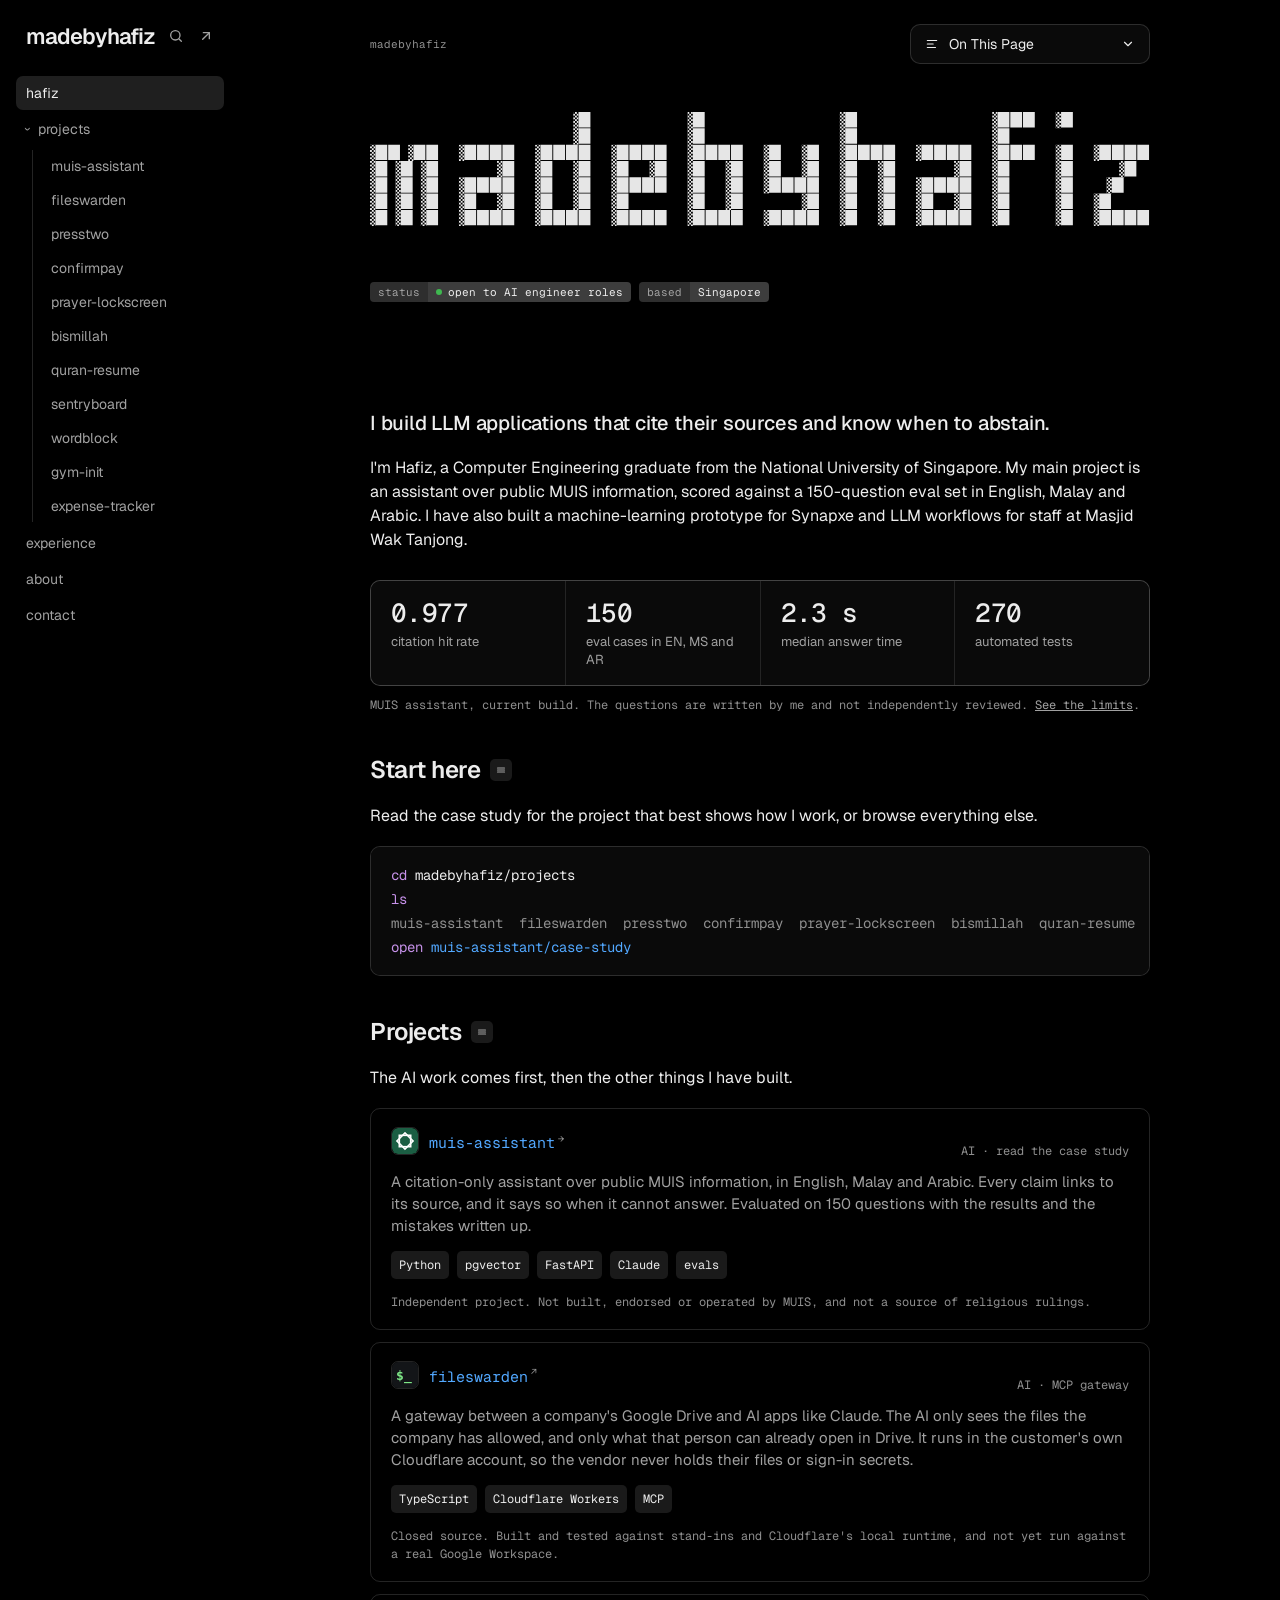
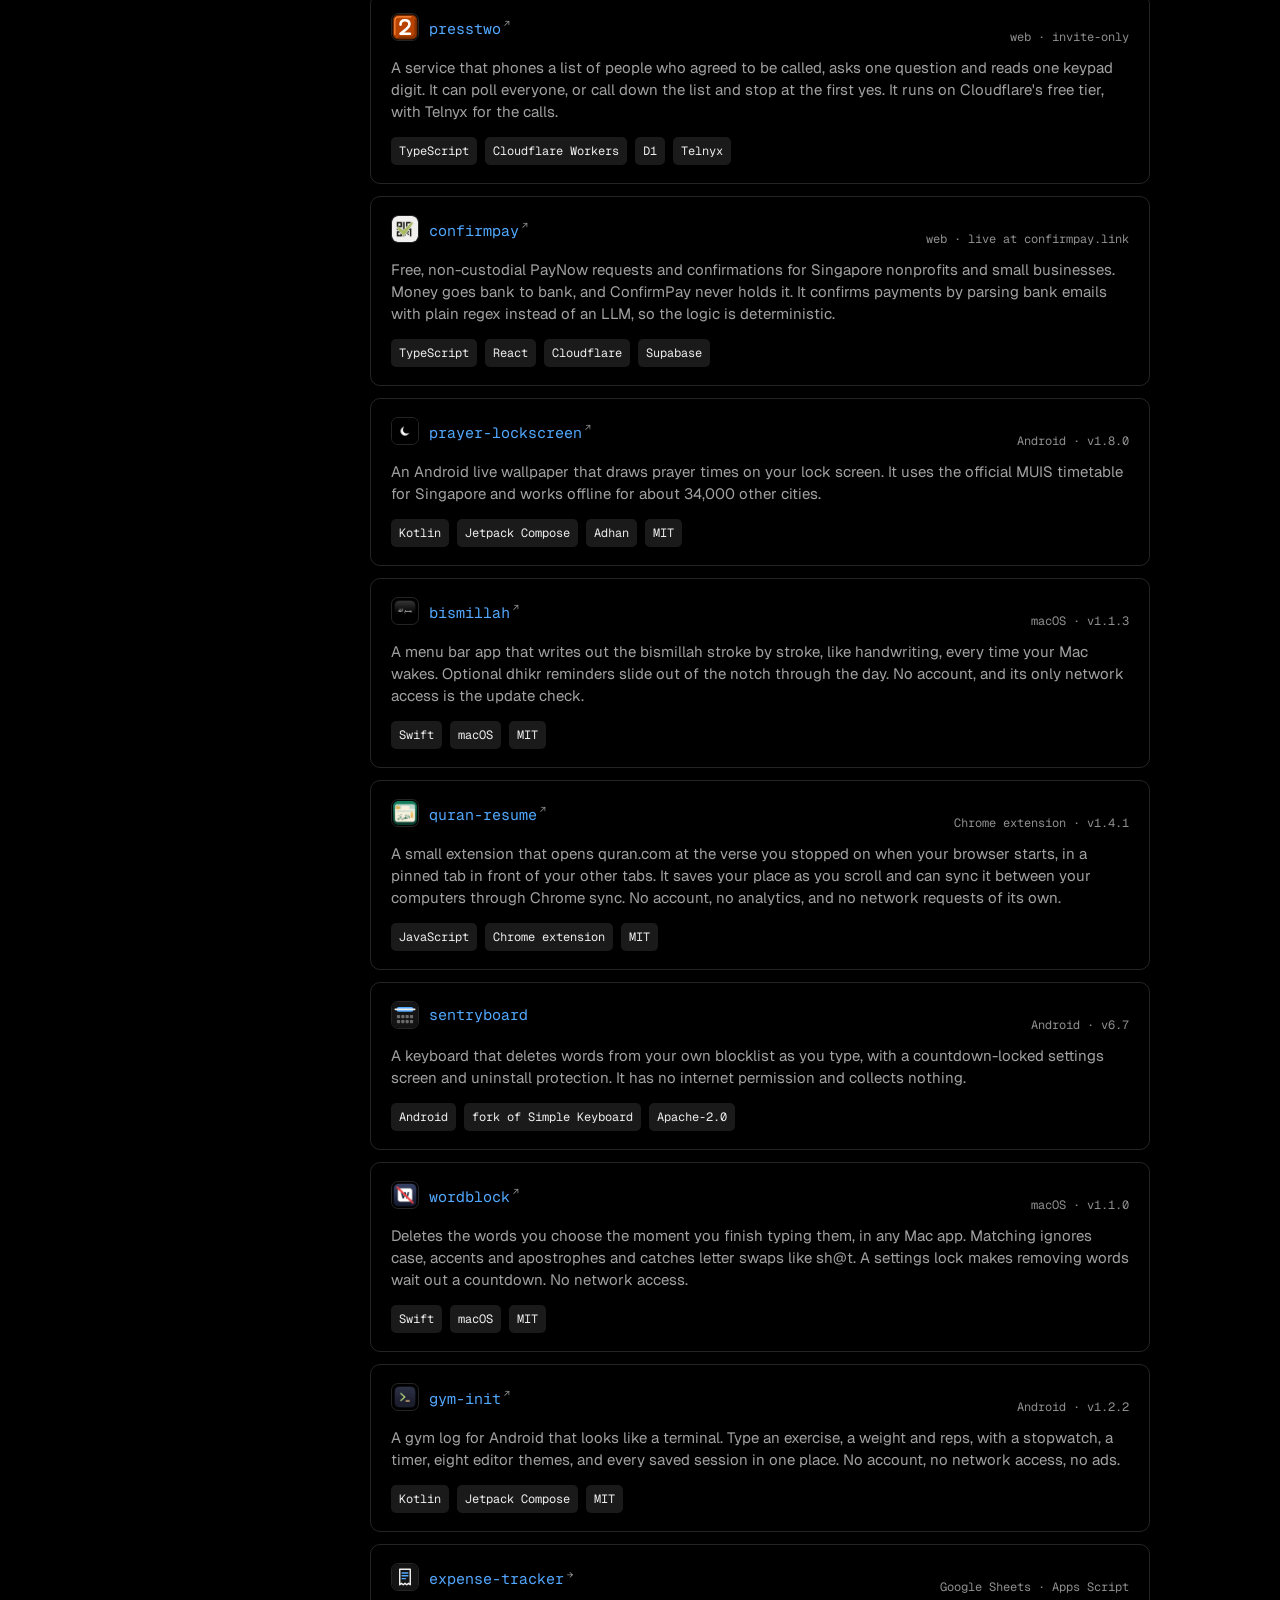
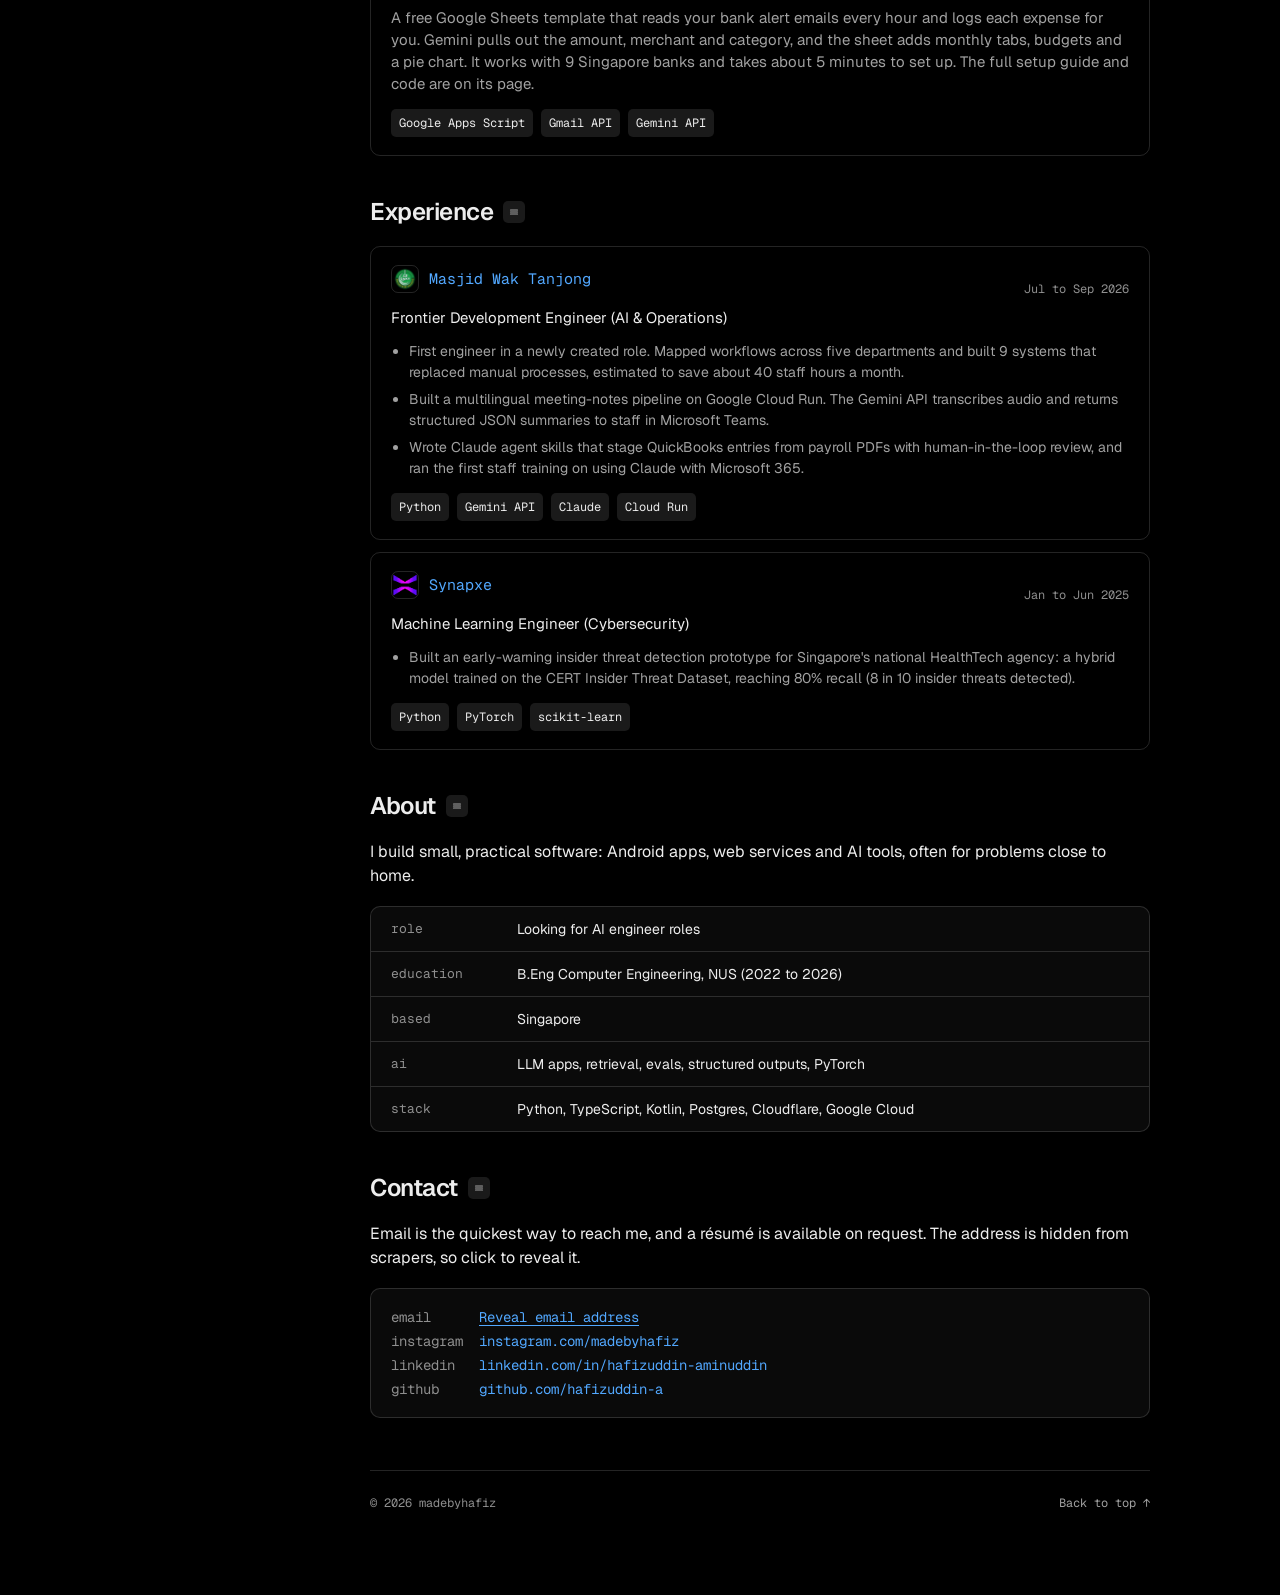
==== index.html @ 3a9f9852 "Reorder projects and add quran-resume" ====
<!doctype html>
<html lang="en">
<head>
<meta charset="utf-8">
<meta name="viewport" content="width=device-width, initial-scale=1">
<title>madebyhafiz · AI engineer in Singapore</title>
<meta name="description" content="Hafiz builds LLM applications that cite their sources and know when to abstain. Projects, experience and a case study of the MUIS assistant, scored on a 150-question eval set.">
<meta name="theme-color" content="#000000">
<link rel="canonical" href="https://hafiz.is-a.dev/">
<meta property="og:title" content="madebyhafiz · AI engineer in Singapore">
<meta property="og:description" content="I build LLM applications that cite their sources and know when to abstain.">
<meta property="og:type" content="website">
<meta property="og:url" content="https://hafiz.is-a.dev/">
<meta property="og:image" content="https://hafiz.is-a.dev/og.png">
<meta property="og:image:width" content="1200">
<meta property="og:image:height" content="630">
<meta name="twitter:card" content="summary_large_image">
<link rel="icon" href="favicon.svg" type="image/svg+xml">
<link rel="preconnect" href="https://fonts.googleapis.com">
<link rel="preconnect" href="https://fonts.gstatic.com" crossorigin>
<link rel="stylesheet" href="https://fonts.googleapis.com/css2?family=Geist:wght@400;500;600&family=Geist+Mono:wght@400;500&display=swap">
<link rel="stylesheet" href="styles.css">
</head>
<body id="top">
<a class="skip" href="#content">Skip to content</a>
<div class="shell">

  <aside class="sidebar">
    <div class="brand-row">
      <a class="brand" href="#top">madebyhafiz</a>
      <div class="tools">
        <a href="#projects" aria-label="Browse projects">
          <svg width="16" height="16" viewBox="0 0 24 24" fill="none" stroke="currentColor" stroke-width="2" stroke-linecap="round" stroke-linejoin="round" aria-hidden="true"><circle cx="11" cy="11" r="7"/><path d="m20 20-3.5-3.5"/></svg>
        </a>
        <a href="#contact" aria-label="Get in touch">
          <svg width="16" height="16" viewBox="0 0 24 24" fill="none" stroke="currentColor" stroke-width="2" stroke-linecap="round" stroke-linejoin="round" aria-hidden="true"><path d="M7 17 17 7"/><path d="M8 7h9v9"/></svg>
        </a>
      </div>
    </div>

    <nav class="nav" aria-label="Site">
      <a href="#top" aria-current="page">hafiz</a>
      <a href="#projects"><span class="caret" aria-hidden="true">›</span>projects</a>
      <div class="sub">
        <a href="muis-assistant.html">muis-assistant</a>
        <a href="#fileswarden">fileswarden</a>
        <a href="#presstwo">presstwo</a>
        <a href="#confirmpay">confirmpay</a>
        <a href="#prayer-lockscreen">prayer-lockscreen</a>
        <a href="#bismillah">bismillah</a>
        <a href="#quran-resume">quran-resume</a>
        <a href="#sentryboard">sentryboard</a>
        <a href="#wordblock">wordblock</a>
        <a href="#gym-init">gym-init</a>
        <a href="expense-tracker.html">expense-tracker</a>
      </div>
      <a href="#experience">experience</a>
      <a href="#about">about</a>
      <a href="#contact">contact</a>
    </nav>
  </aside>

  <main class="main" id="content">
    <div class="col">

      <div class="topbar">
        <span class="crumb">madebyhafiz</span>
        <details class="toc">
          <summary>
            <span>
              <svg width="14" height="14" viewBox="0 0 24 24" fill="none" stroke="currentColor" stroke-width="2" stroke-linecap="round" aria-hidden="true"><path d="M4 6h16M4 12h10M4 18h14"/></svg>
              On This Page
            </span>
            <svg width="14" height="14" viewBox="0 0 24 24" fill="none" stroke="currentColor" stroke-width="2" stroke-linecap="round" stroke-linejoin="round" aria-hidden="true"><path d="m6 9 6 6 6-6"/></svg>
          </summary>
          <div class="toc-menu">
            <a href="#start">Start here</a>
            <a href="#projects">Projects</a>
            <a href="#experience">Experience</a>
            <a href="#about">About</a>
            <a href="#contact">Contact</a>
          </div>
        </details>
      </div>

      <h1 class="visually-hidden">madebyhafiz</h1>
      <svg class="logo" role="img" aria-label="madebyhafiz" viewBox="-6 0 860 126">
        <defs>
          <pattern id="dither" class="logo-dither" width="4" height="4" patternUnits="userSpaceOnUse"><rect width="2" height="2"/><rect x="2" y="2" width="2" height="2"/></pattern>
        </defs>
        <path fill="url(#dither)" d="M218 0h6v18h-6zM344 0h6v18h-6zM512 0h6v18h-6zM680 0h6v18h-6zM750 0h6v18h-6zM218 18h6v18h-6zM344 18h6v18h-6zM512 18h6v18h-6zM680 18h6v18h-6zM-6 36h6v18h-6zM36 36h6v18h-6zM92 36h6v18h-6zM176 36h6v18h-6zM260 36h6v18h-6zM344 36h6v18h-6zM428 36h6v18h-6zM470 36h6v18h-6zM512 36h6v18h-6zM596 36h6v18h-6zM680 36h6v18h-6zM750 36h6v18h-6zM792 36h6v18h-6zM-6 54h6v18h-6zM22 54h6v18h-6zM50 54h6v18h-6zM134 54h6v18h-6zM176 54h6v18h-6zM218 54h6v18h-6zM260 54h6v18h-6zM302 54h6v18h-6zM344 54h6v18h-6zM386 54h6v18h-6zM428 54h6v18h-6zM470 54h6v18h-6zM512 54h6v18h-6zM554 54h6v18h-6zM638 54h6v18h-6zM680 54h6v18h-6zM750 54h6v18h-6zM820 54h6v18h-6zM-6 72h6v18h-6zM22 72h6v18h-6zM50 72h6v18h-6zM92 72h6v18h-6zM176 72h6v18h-6zM218 72h6v18h-6zM260 72h6v18h-6zM344 72h6v18h-6zM386 72h6v18h-6zM428 72h6v18h-6zM512 72h6v18h-6zM554 72h6v18h-6zM596 72h6v18h-6zM680 72h6v18h-6zM750 72h6v18h-6zM806 72h6v18h-6zM-6 90h6v18h-6zM22 90h6v18h-6zM50 90h6v18h-6zM92 90h6v18h-6zM134 90h6v18h-6zM176 90h6v18h-6zM218 90h6v18h-6zM260 90h6v18h-6zM344 90h6v18h-6zM386 90h6v18h-6zM470 90h6v18h-6zM512 90h6v18h-6zM554 90h6v18h-6zM596 90h6v18h-6zM638 90h6v18h-6zM680 90h6v18h-6zM750 90h6v18h-6zM792 90h6v18h-6zM-6 108h6v18h-6zM22 108h6v18h-6zM50 108h6v18h-6zM92 108h6v18h-6zM176 108h6v18h-6zM260 108h6v18h-6zM344 108h6v18h-6zM428 108h6v18h-6zM512 108h6v18h-6zM554 108h6v18h-6zM596 108h6v18h-6zM680 108h6v18h-6zM750 108h6v18h-6zM792 108h6v18h-6z"/>
        <path class="logo-face" d="M224 0h13v17h-13zM350 0h13v17h-13zM518 0h13v17h-13zM686 0h13v17h-13zM700 0h13v17h-13zM714 0h13v17h-13zM756 0h13v17h-13zM224 18h13v17h-13zM350 18h13v17h-13zM518 18h13v17h-13zM686 18h13v17h-13zM0 36h13v17h-13zM14 36h13v17h-13zM42 36h13v17h-13zM56 36h13v17h-13zM98 36h13v17h-13zM112 36h13v17h-13zM126 36h13v17h-13zM140 36h13v17h-13zM182 36h13v17h-13zM196 36h13v17h-13zM210 36h13v17h-13zM224 36h13v17h-13zM266 36h13v17h-13zM280 36h13v17h-13zM294 36h13v17h-13zM308 36h13v17h-13zM350 36h13v17h-13zM364 36h13v17h-13zM378 36h13v17h-13zM392 36h13v17h-13zM434 36h13v17h-13zM476 36h13v17h-13zM518 36h13v17h-13zM532 36h13v17h-13zM546 36h13v17h-13zM560 36h13v17h-13zM602 36h13v17h-13zM616 36h13v17h-13zM630 36h13v17h-13zM644 36h13v17h-13zM686 36h13v17h-13zM700 36h13v17h-13zM714 36h13v17h-13zM756 36h13v17h-13zM798 36h13v17h-13zM812 36h13v17h-13zM826 36h13v17h-13zM840 36h13v17h-13zM0 54h13v17h-13zM28 54h13v17h-13zM56 54h13v17h-13zM140 54h13v17h-13zM182 54h13v17h-13zM224 54h13v17h-13zM266 54h13v17h-13zM308 54h13v17h-13zM350 54h13v17h-13zM392 54h13v17h-13zM434 54h13v17h-13zM476 54h13v17h-13zM518 54h13v17h-13zM560 54h13v17h-13zM644 54h13v17h-13zM686 54h13v17h-13zM756 54h13v17h-13zM826 54h13v17h-13zM0 72h13v17h-13zM28 72h13v17h-13zM56 72h13v17h-13zM98 72h13v17h-13zM112 72h13v17h-13zM126 72h13v17h-13zM140 72h13v17h-13zM182 72h13v17h-13zM224 72h13v17h-13zM266 72h13v17h-13zM280 72h13v17h-13zM294 72h13v17h-13zM308 72h13v17h-13zM350 72h13v17h-13zM392 72h13v17h-13zM434 72h13v17h-13zM448 72h13v17h-13zM462 72h13v17h-13zM476 72h13v17h-13zM518 72h13v17h-13zM560 72h13v17h-13zM602 72h13v17h-13zM616 72h13v17h-13zM630 72h13v17h-13zM644 72h13v17h-13zM686 72h13v17h-13zM756 72h13v17h-13zM812 72h13v17h-13zM0 90h13v17h-13zM28 90h13v17h-13zM56 90h13v17h-13zM98 90h13v17h-13zM140 90h13v17h-13zM182 90h13v17h-13zM224 90h13v17h-13zM266 90h13v17h-13zM350 90h13v17h-13zM392 90h13v17h-13zM476 90h13v17h-13zM518 90h13v17h-13zM560 90h13v17h-13zM602 90h13v17h-13zM644 90h13v17h-13zM686 90h13v17h-13zM756 90h13v17h-13zM798 90h13v17h-13zM0 108h13v17h-13zM28 108h13v17h-13zM56 108h13v17h-13zM98 108h13v17h-13zM112 108h13v17h-13zM126 108h13v17h-13zM140 108h13v17h-13zM182 108h13v17h-13zM196 108h13v17h-13zM210 108h13v17h-13zM224 108h13v17h-13zM266 108h13v17h-13zM280 108h13v17h-13zM294 108h13v17h-13zM308 108h13v17h-13zM350 108h13v17h-13zM364 108h13v17h-13zM378 108h13v17h-13zM392 108h13v17h-13zM434 108h13v17h-13zM448 108h13v17h-13zM462 108h13v17h-13zM476 108h13v17h-13zM518 108h13v17h-13zM560 108h13v17h-13zM602 108h13v17h-13zM616 108h13v17h-13zM630 108h13v17h-13zM644 108h13v17h-13zM686 108h13v17h-13zM756 108h13v17h-13zM798 108h13v17h-13zM812 108h13v17h-13zM826 108h13v17h-13zM840 108h13v17h-13z"/>
      </svg>

      <div class="badges">
        <span class="badge"><span class="k">status</span><span class="v"><i class="dot"></i>open to AI engineer roles</span></span>
        <span class="badge"><span class="k">based</span><span class="v">Singapore</span></span>
      </div>

      <iframe
        class="contribute"
        src="https://confirmpay.link/embed/madebyhafiz?button=contribute&amp;theme=light"
        title="Contribute with ConfirmPay"
        width="304" height="60"
        style="border:0;color-scheme:light"></iframe>

      <div class="intro">
        <p class="lead">I build LLM applications that cite their sources and know when to abstain.</p>
        <p>I'm Hafiz, a Computer Engineering graduate from the National University of Singapore. My main project is an assistant over public MUIS information, scored against a 150-question eval set in English, Malay and Arabic. I have also built a machine-learning prototype for Synapxe and LLM workflows for staff at Masjid Wak Tanjong.</p>
      </div>

      <div>
        <div class="stats">
          <div class="stat"><b>0.977</b><span>citation hit rate</span></div>
          <div class="stat"><b>150</b><span>eval cases in EN, MS and AR</span></div>
          <div class="stat"><b>2.3 s</b><span>median answer time</span></div>
          <div class="stat"><b>270</b><span>automated tests</span></div>
        </div>
        <p class="note" style="margin-top: 10px;">MUIS assistant, current build. The questions are written by me and not independently reviewed. <a href="muis-assistant.html#evaluation">See the limits</a>.</p>
      </div>

      <section id="start">
        <h2>Start here <a class="anchor" href="#start" aria-label="Link to this section"><svg width="12" height="12" viewBox="0 0 24 24" fill="none" stroke="currentColor" stroke-width="2.4" stroke-linecap="round" aria-hidden="true"><path d="M5 8h14M5 12h14M5 16h14"/></svg></a></h2>
        <p>Read the case study for the project that best shows how I work, or browse everything else.</p>
        <pre class="code"><span class="cmd">cd</span> madebyhafiz/projects
<span class="cmd">ls</span>
<span class="dim">muis-assistant  fileswarden  presstwo  confirmpay  prayer-lockscreen  bismillah  quran-resume  sentryboard  wordblock  gym-init  expense-tracker</span>
<span class="cmd">open</span> <a href="muis-assistant.html">muis-assistant/case-study</a></pre>
      </section>

      <section id="projects">
        <h2>Projects <a class="anchor" href="#projects" aria-label="Link to this section"><svg width="12" height="12" viewBox="0 0 24 24" fill="none" stroke="currentColor" stroke-width="2.4" stroke-linecap="round" aria-hidden="true"><path d="M5 8h14M5 12h14M5 16h14"/></svg></a></h2>
        <p>The AI work comes first, then the other things I have built.</p>

        <div class="cards">
          <a class="card" id="muis-assistant" href="muis-assistant.html">
            <div class="card-head">
              <span class="card-name"><img class="app-icon" src="icons/muis-assistant.svg" alt="" width="28" height="28"><span>muis-assistant<sup>→</sup></span></span>
              <span class="card-meta">AI · read the case study</span>
            </div>
            <p class="card-desc">A citation-only assistant over public MUIS information, in English, Malay and Arabic. Every claim links to its source, and it says so when it cannot answer. Evaluated on 150 questions with the results and the mistakes written up.</p>
            <div class="tags"><code class="tag">Python</code><code class="tag">pgvector</code><code class="tag">FastAPI</code><code class="tag">Claude</code><code class="tag">evals</code></div>
            <p class="card-note">Independent project. Not built, endorsed or operated by MUIS, and not a source of religious rulings.</p>
          </a>

          <a class="card" id="fileswarden" href="https://fileswarden-site.hello-hafiz.workers.dev">
            <div class="card-head">
              <span class="card-name"><img class="app-icon" src="icons/fileswarden.svg" alt="" width="28" height="28"><span>fileswarden<sup>↗</sup></span></span>
              <span class="card-meta">AI · MCP gateway</span>
            </div>
            <p class="card-desc">A gateway between a company's Google Drive and AI apps like Claude. The AI only sees the files the company has allowed, and only what that person can already open in Drive. It runs in the customer's own Cloudflare account, so the vendor never holds their files or sign-in secrets.</p>
            <div class="tags"><code class="tag">TypeScript</code><code class="tag">Cloudflare Workers</code><code class="tag">MCP</code></div>
            <p class="card-note">Closed source. Built and tested against stand-ins and Cloudflare's local runtime, and not yet run against a real Google Workspace.</p>
          </a>

          <a class="card" id="presstwo" href="https://keypad-poll-app.hello-hafiz.workers.dev">
            <div class="card-head">
              <span class="card-name"><img class="app-icon" src="icons/presstwo.svg" alt="" width="28" height="28"><span>presstwo<sup>↗</sup></span></span>
              <span class="card-meta">web · invite-only</span>
            </div>
            <p class="card-desc">A service that phones a list of people who agreed to be called, asks one question and reads one keypad digit. It can poll everyone, or call down the list and stop at the first yes. It runs on Cloudflare's free tier, with Telnyx for the calls.</p>
            <div class="tags"><code class="tag">TypeScript</code><code class="tag">Cloudflare Workers</code><code class="tag">D1</code><code class="tag">Telnyx</code></div>
          </a>

          <a class="card" id="confirmpay" href="https://confirmpay.link">
            <div class="card-head">
              <span class="card-name"><img class="app-icon" src="icons/confirmpay.png" alt="" width="28" height="28"><span>confirmpay<sup>↗</sup></span></span>
              <span class="card-meta">web · live at confirmpay.link</span>
            </div>
            <p class="card-desc">Free, non-custodial PayNow requests and confirmations for Singapore nonprofits and small businesses. Money goes bank to bank, and ConfirmPay never holds it. It confirms payments by parsing bank emails with plain regex instead of an LLM, so the logic is deterministic.</p>
            <div class="tags"><code class="tag">TypeScript</code><code class="tag">React</code><code class="tag">Cloudflare</code><code class="tag">Supabase</code></div>
          </a>

          <a class="card" id="prayer-lockscreen" href="https://github.com/hafizuddin-a/prayer-lockscreen">
            <div class="card-head">
              <span class="card-name"><img class="app-icon" src="icons/prayer-lockscreen.png" alt="" width="28" height="28"><span>prayer-lockscreen<sup>↗</sup></span></span>
              <span class="card-meta">Android · v1.8.0</span>
            </div>
            <p class="card-desc">An Android live wallpaper that draws prayer times on your lock screen. It uses the official MUIS timetable for Singapore and works offline for about 34,000 other cities.</p>
            <div class="tags"><code class="tag">Kotlin</code><code class="tag">Jetpack Compose</code><code class="tag">Adhan</code><code class="tag">MIT</code></div>
          </a>

          <a class="card" id="bismillah" href="https://github.com/hafizuddin-a/bismillah-menubar">
            <div class="card-head">
              <span class="card-name"><img class="app-icon" src="icons/bismillah.png" alt="" width="28" height="28"><span>bismillah<sup>↗</sup></span></span>
              <span class="card-meta">macOS · v1.1.3</span>
            </div>
            <p class="card-desc">A menu bar app that writes out the bismillah stroke by stroke, like handwriting, every time your Mac wakes. Optional dhikr reminders slide out of the notch through the day. No account, and its only network access is the update check.</p>
            <div class="tags"><code class="tag">Swift</code><code class="tag">macOS</code><code class="tag">MIT</code></div>
          </a>

          <a class="card" id="quran-resume" href="https://github.com/hafizuddin-a/quran-resume">
            <div class="card-head">
              <span class="card-name"><img class="app-icon" src="icons/quran-resume.png" alt="" width="28" height="28"><span>quran-resume<sup>↗</sup></span></span>
              <span class="card-meta">Chrome extension · v1.4.1</span>
            </div>
            <p class="card-desc">A small extension that opens quran.com at the verse you stopped on when your browser starts, in a pinned tab in front of your other tabs. It saves your place as you scroll and can sync it between your computers through Chrome sync. No account, no analytics, and no network requests of its own.</p>
            <div class="tags"><code class="tag">JavaScript</code><code class="tag">Chrome extension</code><code class="tag">MIT</code></div>
          </a>

          <div class="card" id="sentryboard">
            <div class="card-head">
              <span class="card-name"><img class="app-icon" src="icons/sentryboard.svg" alt="" width="28" height="28"><span>sentryboard</span></span>
              <span class="card-meta">Android · v6.7</span>
            </div>
            <p class="card-desc">A keyboard that deletes words from your own blocklist as you type, with a countdown-locked settings screen and uninstall protection. It has no internet permission and collects nothing.</p>
            <div class="tags"><code class="tag">Android</code><code class="tag">fork of Simple Keyboard</code><code class="tag">Apache-2.0</code></div>
          </div>

          <a class="card" id="wordblock" href="https://github.com/hafizuddin-a/wordblock-mac">
            <div class="card-head">
              <span class="card-name"><img class="app-icon" src="icons/wordblock.png" alt="" width="28" height="28"><span>wordblock<sup>↗</sup></span></span>
              <span class="card-meta">macOS · v1.1.0</span>
            </div>
            <p class="card-desc">Deletes the words you choose the moment you finish typing them, in any Mac app. Matching ignores case, accents and apostrophes and catches letter swaps like sh@t. A settings lock makes removing words wait out a countdown. No network access.</p>
            <div class="tags"><code class="tag">Swift</code><code class="tag">macOS</code><code class="tag">MIT</code></div>
          </a>

          <a class="card" id="gym-init" href="https://github.com/hafizuddin-a/gym-init">
            <div class="card-head">
              <span class="card-name"><img class="app-icon" src="icons/gym-init.png" alt="" width="28" height="28"><span>gym-init<sup>↗</sup></span></span>
              <span class="card-meta">Android · v1.2.2</span>
            </div>
            <p class="card-desc">A gym log for Android that looks like a terminal. Type an exercise, a weight and reps, with a stopwatch, a timer, eight editor themes, and every saved session in one place. No account, no network access, no ads.</p>
            <div class="tags"><code class="tag">Kotlin</code><code class="tag">Jetpack Compose</code><code class="tag">MIT</code></div>
          </a>

          <a class="card" id="expense-tracker" href="expense-tracker.html">
            <div class="card-head">
              <span class="card-name"><img class="app-icon" src="icons/expense-tracker.svg" alt="" width="28" height="28"><span>expense-tracker<sup>→</sup></span></span>
              <span class="card-meta">Google Sheets · Apps Script</span>
            </div>
            <p class="card-desc">A free Google Sheets template that reads your bank alert emails every hour and logs each expense for you. Gemini pulls out the amount, merchant and category, and the sheet adds monthly tabs, budgets and a pie chart. It works with 9 Singapore banks and takes about 5 minutes to set up. The full setup guide and code are on its page.</p>
            <div class="tags"><code class="tag">Google Apps Script</code><code class="tag">Gmail API</code><code class="tag">Gemini API</code></div>
          </a>
        </div>
      </section>

      <section id="experience">
        <h2>Experience <a class="anchor" href="#experience" aria-label="Link to this section"><svg width="12" height="12" viewBox="0 0 24 24" fill="none" stroke="currentColor" stroke-width="2.4" stroke-linecap="round" aria-hidden="true"><path d="M5 8h14M5 12h14M5 16h14"/></svg></a></h2>

        <div class="cards">
          <div class="card">
            <div class="card-head">
              <span class="card-name"><img class="app-icon" src="icons/masjid-wak-tanjong.png" alt="" width="28" height="28"><span>Masjid Wak Tanjong</span></span>
              <span class="card-meta">Jul to Sep 2026</span>
            </div>
            <p class="card-role">Frontier Development Engineer (AI &amp; Operations)</p>
            <ul>
              <li>First engineer in a newly created role. Mapped workflows across five departments and built 9 systems that replaced manual processes, estimated to save about 40 staff hours a month.</li>
              <li>Built a multilingual meeting-notes pipeline on Google Cloud Run. The Gemini API transcribes audio and returns structured JSON summaries to staff in Microsoft Teams.</li>
              <li>Wrote Claude agent skills that stage QuickBooks entries from payroll PDFs with human-in-the-loop review, and ran the first staff training on using Claude with Microsoft 365.</li>
            </ul>
            <div class="tags"><code class="tag">Python</code><code class="tag">Gemini API</code><code class="tag">Claude</code><code class="tag">Cloud Run</code></div>
          </div>

          <div class="card">
            <div class="card-head">
              <span class="card-name"><img class="app-icon" src="icons/synapxe.png" alt="" width="28" height="28"><span>Synapxe</span></span>
              <span class="card-meta">Jan to Jun 2025</span>
            </div>
            <p class="card-role">Machine Learning Engineer (Cybersecurity)</p>
            <ul>
              <li>Built an early-warning insider threat detection prototype for Singapore's national HealthTech agency: a hybrid model trained on the CERT Insider Threat Dataset, reaching 80% recall (8 in 10 insider threats detected).</li>
            </ul>
            <div class="tags"><code class="tag">Python</code><code class="tag">PyTorch</code><code class="tag">scikit-learn</code></div>
          </div>
        </div>
      </section>

      <section id="about">
        <h2>About <a class="anchor" href="#about" aria-label="Link to this section"><svg width="12" height="12" viewBox="0 0 24 24" fill="none" stroke="currentColor" stroke-width="2.4" stroke-linecap="round" aria-hidden="true"><path d="M5 8h14M5 12h14M5 16h14"/></svg></a></h2>
        <p>I build small, practical software: Android apps, web services and AI tools, often for problems close to home.</p>
        <div class="facts">
          <dl>
            <div class="fact"><dt>role</dt><dd>Looking for AI engineer roles</dd></div>
            <div class="fact"><dt>education</dt><dd>B.Eng Computer Engineering, NUS (2022 to 2026)</dd></div>
            <div class="fact"><dt>based</dt><dd>Singapore</dd></div>
            <div class="fact"><dt>ai</dt><dd>LLM apps, retrieval, evals, structured outputs, PyTorch</dd></div>
            <div class="fact"><dt>stack</dt><dd>Python, TypeScript, Kotlin, Postgres, Cloudflare, Google Cloud</dd></div>
          </dl>
        </div>
      </section>

      <section id="contact">
        <h2>Contact <a class="anchor" href="#contact" aria-label="Link to this section"><svg width="12" height="12" viewBox="0 0 24 24" fill="none" stroke="currentColor" stroke-width="2.4" stroke-linecap="round" aria-hidden="true"><path d="M5 8h14M5 12h14M5 16h14"/></svg></a></h2>
        <p>Email is the quickest way to reach me, and a résumé is available on request. The address is hidden from scrapers, so click to reveal it.</p>
        <pre class="code"><span class="dim">email     </span> <button type="button" class="reveal" data-u="a.nddzifah" data-d="moc.liamg">Reveal email address</button>
<span class="dim">instagram </span> <a href="https://www.instagram.com/madebyhafiz/">instagram.com/madebyhafiz</a>
<span class="dim">linkedin  </span> <a href="https://www.linkedin.com/in/hafizuddin-aminuddin/">linkedin.com/in/hafizuddin-aminuddin</a>
<span class="dim">github    </span> <a href="https://github.com/hafizuddin-a">github.com/hafizuddin-a</a></pre>
        <noscript><p class="note">JavaScript is needed to reveal the email address. You can also reach me on LinkedIn.</p></noscript>
      </section>

      <footer>
        <span>© 2026 madebyhafiz</span>
        <a href="#top">Back to top ↑</a>
      </footer>

    </div>
  </main>
</div>

<script src="site.js"></script>
</body>
</html>
---- styles.css ----
:root {
  color-scheme: dark;
  --bg: #000;
  --text: #ededed;
  --muted: #a1a1a1;
  --dim: #8f8f8f;
  --line: rgba(255, 255, 255, 0.14);
  --line-strong: rgba(255, 255, 255, 0.28);
  --panel: #0a0a0a;
  --chip: #1a1a1a;
  --hover: #141414;
  --selected: #1f1f1f;
  --link: #52a8ff;
  --purple: #c792ea;
  --sans: "Geist", ui-sans-serif, system-ui, -apple-system, "Segoe UI", sans-serif;
  --mono: "Geist Mono", ui-monospace, SFMono-Regular, Menlo, Consolas, monospace;
}

* { box-sizing: border-box; }

html { scroll-behavior: smooth; }
@media (prefers-reduced-motion: reduce) { html { scroll-behavior: auto; } }

body {
  margin: 0;
  background: var(--bg);
  color: var(--text);
  font-family: var(--sans);
  font-size: 16px;
  line-height: 24px;
  text-rendering: optimizeLegibility;
  -webkit-font-smoothing: antialiased;
}

a { color: var(--link); }
a:focus-visible,
summary:focus-visible { outline: 2px solid var(--link); outline-offset: 2px; }

.skip {
  position: absolute;
  left: 16px;
  top: -48px;
  z-index: 10;
  padding: 8px 14px;
  border-radius: 8px;
  background: var(--text);
  color: var(--bg);
  text-decoration: none;
}
.skip:focus { top: 16px; }

/* layout */
.shell { display: flex; flex-wrap: wrap; align-items: flex-start; min-height: 100vh; }
.sidebar {
  flex: 1 1 240px;
  padding: 24px 16px 32px;
  display: flex;
  flex-direction: column;
  gap: 28px;
}
.main { flex: 999 1 560px; min-width: 0; padding: 24px 32px 80px; }
.col { max-width: 780px; margin: 0 auto; display: flex; flex-direction: column; gap: 28px; }

/* Side-by-side layout needs 240px + 560px of room plus the scrollbar; below
   that the sidebar wraps onto its own row and must not stick. */
@media (min-width: 840px) {
  .sidebar { flex: 0 0 240px; position: sticky; top: 0; max-height: 100vh; overflow-y: auto; }
}
@media (max-width: 520px) {
  .main { padding: 16px 16px 64px; }
}

.visually-hidden {
  position: absolute;
  width: 1px;
  height: 1px;
  margin: -1px;
  overflow: hidden;
  clip: rect(0 0 0 0);
  white-space: nowrap;
}

/* sidebar */
.brand-row { display: flex; align-items: center; justify-content: space-between; gap: 8px; padding: 0 10px; }
.brand { font-size: 22px; font-weight: 600; letter-spacing: -0.04em; color: var(--text); text-decoration: none; }
.tools { display: flex; gap: 14px; align-items: center; }
.tools a { display: flex; color: var(--muted); }
.tools a:hover { color: var(--text); }

.nav { display: flex; flex-direction: column; gap: 2px; font-size: 14px; line-height: 20px; }
.nav a {
  display: flex;
  align-items: center;
  gap: 8px;
  padding: 7px 10px;
  border-radius: 7px;
  color: var(--muted);
  text-decoration: none;
}
.nav a:hover { background: var(--hover); color: var(--text); }
.nav a[aria-current="page"] { background: var(--selected); color: var(--text); }
.nav .caret { font-size: 12px; display: inline-block; transform: rotate(90deg); }
.nav .sub {
  display: flex;
  flex-direction: column;
  gap: 2px;
  margin: 2px 0 2px 16px;
  padding-left: 8px;
  border-left: 1px solid var(--line);
}
.nav .sub a { padding: 6px 10px; }

/* top bar + on this page */
.topbar { display: flex; align-items: center; justify-content: space-between; flex-wrap: wrap; gap: 12px; min-height: 40px; }
.crumb { font-family: var(--mono); font-size: 11px; color: var(--dim); }
.contribute { display: block; max-width: 100%; margin-top: -10px; }

.toc { position: relative; width: 240px; max-width: 100%; }
.toc summary {
  list-style: none;
  display: flex;
  align-items: center;
  justify-content: space-between;
  gap: 10px;
  padding: 9px 14px;
  border: 1px solid var(--line);
  border-radius: 10px;
  background: var(--panel);
  font-size: 14px;
  line-height: 20px;
  cursor: pointer;
}
.toc summary::-webkit-details-marker { display: none; }
.toc summary span { display: flex; align-items: center; gap: 10px; }
.toc[open] summary svg:last-child { transform: rotate(180deg); }
.toc-menu {
  position: absolute;
  z-index: 5;
  top: 46px;
  left: 0;
  right: 0;
  padding: 6px;
  display: flex;
  flex-direction: column;
  border: 1px solid var(--line);
  border-radius: 10px;
  background: var(--panel);
  font-size: 14px;
}
.toc-menu a { padding: 8px 10px; border-radius: 7px; color: var(--text); text-decoration: none; }
.toc-menu a:hover { background: var(--chip); }

/* logo */
.logo { display: block; width: 100%; height: auto; margin: 20px 0 28px; }
.logo-face { fill: #e6e6e6; }
.logo-dither rect { fill: #ededed; }

/* prose */
p { margin: 0; }
.intro { display: flex; flex-direction: column; gap: 18px; }
section { display: flex; flex-direction: column; gap: 18px; scroll-margin-top: 24px; }
h2 {
  margin: 12px 0 0;
  display: flex;
  align-items: center;
  gap: 10px;
  font-size: 24px;
  line-height: 32px;
  font-weight: 600;
  letter-spacing: -0.02em;
}
.anchor {
  display: flex;
  align-items: center;
  justify-content: center;
  width: 22px;
  height: 22px;
  border-radius: 5px;
  background: var(--chip);
  color: var(--muted);
}
.anchor:hover { color: var(--text); }
ul.plain, ol.plain { margin: 0; padding-left: 22px; display: flex; flex-direction: column; gap: 10px; }
.plain a { overflow-wrap: anywhere; }
.tip::before {
  content: "tip";
  margin-right: 10px;
  padding: 1px 6px;
  border-radius: 4px;
  background: var(--chip);
  font-family: var(--mono);
  font-size: 11px;
  color: var(--dim);
}
.code-wrap { position: relative; }
.code.scroll { max-height: 640px; overflow: auto; }
.copy {
  position: absolute;
  top: 10px;
  right: 14px;
  z-index: 1;
  padding: 4px 10px;
  border: 1px solid var(--line);
  border-radius: 6px;
  background: var(--chip);
  font-family: var(--mono);
  font-size: 12px;
  color: var(--muted);
  cursor: pointer;
}
.copy:hover { color: var(--text); border-color: var(--line-strong); }
.copy:focus-visible { outline: 2px solid var(--link); outline-offset: 2px; }
details.fold summary { cursor: pointer; color: var(--muted); font-size: 14px; }
details.fold[open] summary { margin-bottom: 12px; }
b { font-weight: 600; }

code.inline,
.tag {
  font-family: var(--mono);
  background: var(--chip);
  border-radius: 5px;
}
code.inline { font-size: 14.4px; padding: 2px 6px; }

/* code blocks */
.code {
  margin: 0;
  padding: 16px 20px;
  border: 1px solid var(--line);
  border-radius: 10px;
  background: var(--panel);
  font-family: var(--mono);
  font-size: 14px;
  line-height: 24px;
  overflow-x: auto;
  white-space: pre;
}
.code .cmd { color: var(--purple); }
.code .dim { color: var(--dim); }
.code a { text-decoration: none; }
.code a:hover { text-decoration: underline; }

/* project cards */
.cards { display: flex; flex-direction: column; gap: 12px; }
.card {
  display: block;
  padding: 18px 20px;
  border: 1px solid var(--line);
  border-radius: 10px;
  color: inherit;
  text-decoration: none;
  scroll-margin-top: 24px;
}
a.card:hover,
.card:target { background: var(--panel); border-color: var(--line-strong); }
.card-head { display: flex; align-items: baseline; justify-content: space-between; flex-wrap: wrap; gap: 4px 16px; }
.card-name { display: inline-flex; align-items: center; gap: 10px; font-family: var(--mono); font-size: 15px; color: var(--link); }
.app-icon { flex: none; width: 28px; height: 28px; border-radius: 7px; border: 1px solid var(--line); object-fit: cover; }
.card-name sup { margin-left: 3px; font-size: 10px; color: var(--dim); }
.card-meta { font-family: var(--mono); font-size: 12px; color: var(--dim); }
.card-desc { margin: 8px 0 14px; font-size: 15px; line-height: 22px; color: var(--muted); }
.tags { display: flex; flex-wrap: wrap; gap: 8px; }
.tag { font-size: 12px; padding: 2px 8px; }
.card-note { margin: 14px 0 0; font-family: var(--mono); font-size: 12px; line-height: 18px; color: var(--dim); }

/* about table */
.facts { border: 1px solid var(--line); border-radius: 10px; background: var(--panel); overflow: hidden; font-size: 14px; line-height: 20px; }
.fact { display: grid; grid-template-columns: 110px minmax(0, 1fr); gap: 16px; padding: 12px 20px; }
.fact + .fact { border-top: 1px solid var(--line); }
.fact dt { font-family: var(--mono); font-size: 13px; color: var(--dim); }
.fact dd { margin: 0; }
.facts dl { margin: 0; }

/* footer */
footer {
  margin-top: 24px;
  padding-top: 20px;
  border-top: 1px solid var(--line);
  display: flex;
  align-items: center;
  justify-content: space-between;
  flex-wrap: wrap;
  gap: 12px;
  font-family: var(--mono);
  font-size: 12px;
  color: var(--dim);
}
footer a { color: var(--muted); text-decoration: none; }
footer a:hover { color: var(--text); }

/* lead line + badges (lat.md-style status pills) */
.lead { font-size: 20px; line-height: 30px; font-weight: 500; letter-spacing: -0.01em; }
.badges { display: flex; flex-wrap: wrap; gap: 8px; }
.badge { display: inline-flex; font-family: var(--mono); font-size: 11px; line-height: 20px; border-radius: 4px; overflow: hidden; }
.badge span { padding: 0 8px; }
.badge .k { background: #2e2e2e; color: var(--muted); }
.badge .v { background: #3d3d3d; color: var(--text); }
.badge .dot { display: inline-block; width: 6px; height: 6px; margin-right: 6px; border-radius: 50%; background: #3fb950; vertical-align: 1px; }

/* evidence strip */
.stats {
  display: grid;
  grid-template-columns: repeat(auto-fit, minmax(150px, 1fr));
  gap: 1px;
  border: 1px solid var(--line);
  border-radius: 10px;
  background: var(--line);
  overflow: hidden;
}
.stat { padding: 16px 20px; background: var(--panel); }
.stat b { display: block; font-family: var(--mono); font-size: 26px; line-height: 32px; font-weight: 500; letter-spacing: -0.02em; }
.stat span { display: block; margin-top: 4px; font-size: 13px; line-height: 18px; color: var(--muted); }
.note { font-family: var(--mono); font-size: 12px; line-height: 18px; color: var(--dim); }
.note a { color: var(--muted); }

/* card lists (experience) */
.card ul { margin: 12px 0 14px; padding-left: 18px; display: flex; flex-direction: column; gap: 6px; font-size: 14px; line-height: 21px; color: var(--muted); }
.card-role { margin: 6px 0 0; font-size: 15px; line-height: 22px; }

/* contact reveal */
.reveal {
  padding: 0;
  border: 0;
  background: none;
  font: inherit;
  color: var(--link);
  cursor: pointer;
  text-decoration: underline;
  text-underline-offset: 3px;
}
.reveal:focus-visible { outline: 2px solid var(--link); outline-offset: 2px; }

/* case study pages */
.back { font-size: 14px; }
.nav .back-link { color: var(--muted); }
h1.title { margin: 8px 0 0; font-size: 36px; line-height: 44px; font-weight: 600; letter-spacing: -0.03em; }
h3 { margin: 8px 0 0; font-size: 18px; line-height: 26px; font-weight: 600; letter-spacing: -0.01em; }
.callout { font-size: 14px; line-height: 22px; color: var(--muted); }
.callout b { color: var(--text); font-weight: 600; }
.table-wrap { overflow-x: auto; }
table { width: 100%; border-collapse: collapse; font-size: 14px; line-height: 20px; }
th, td { padding: 10px 24px 10px 0; text-align: left; vertical-align: top; border-bottom: 1px solid var(--line); }
th { font-family: var(--mono); font-size: 12px; font-weight: 400; color: var(--dim); white-space: nowrap; }
td.num { font-family: var(--mono); white-space: nowrap; }
.findings { margin: 0; padding: 0; list-style: none; display: flex; flex-direction: column; gap: 18px; }
.findings li { font-size: 16px; line-height: 24px; color: var(--muted); }
.findings b { display: block; margin-bottom: 2px; color: var(--text); font-weight: 600; }
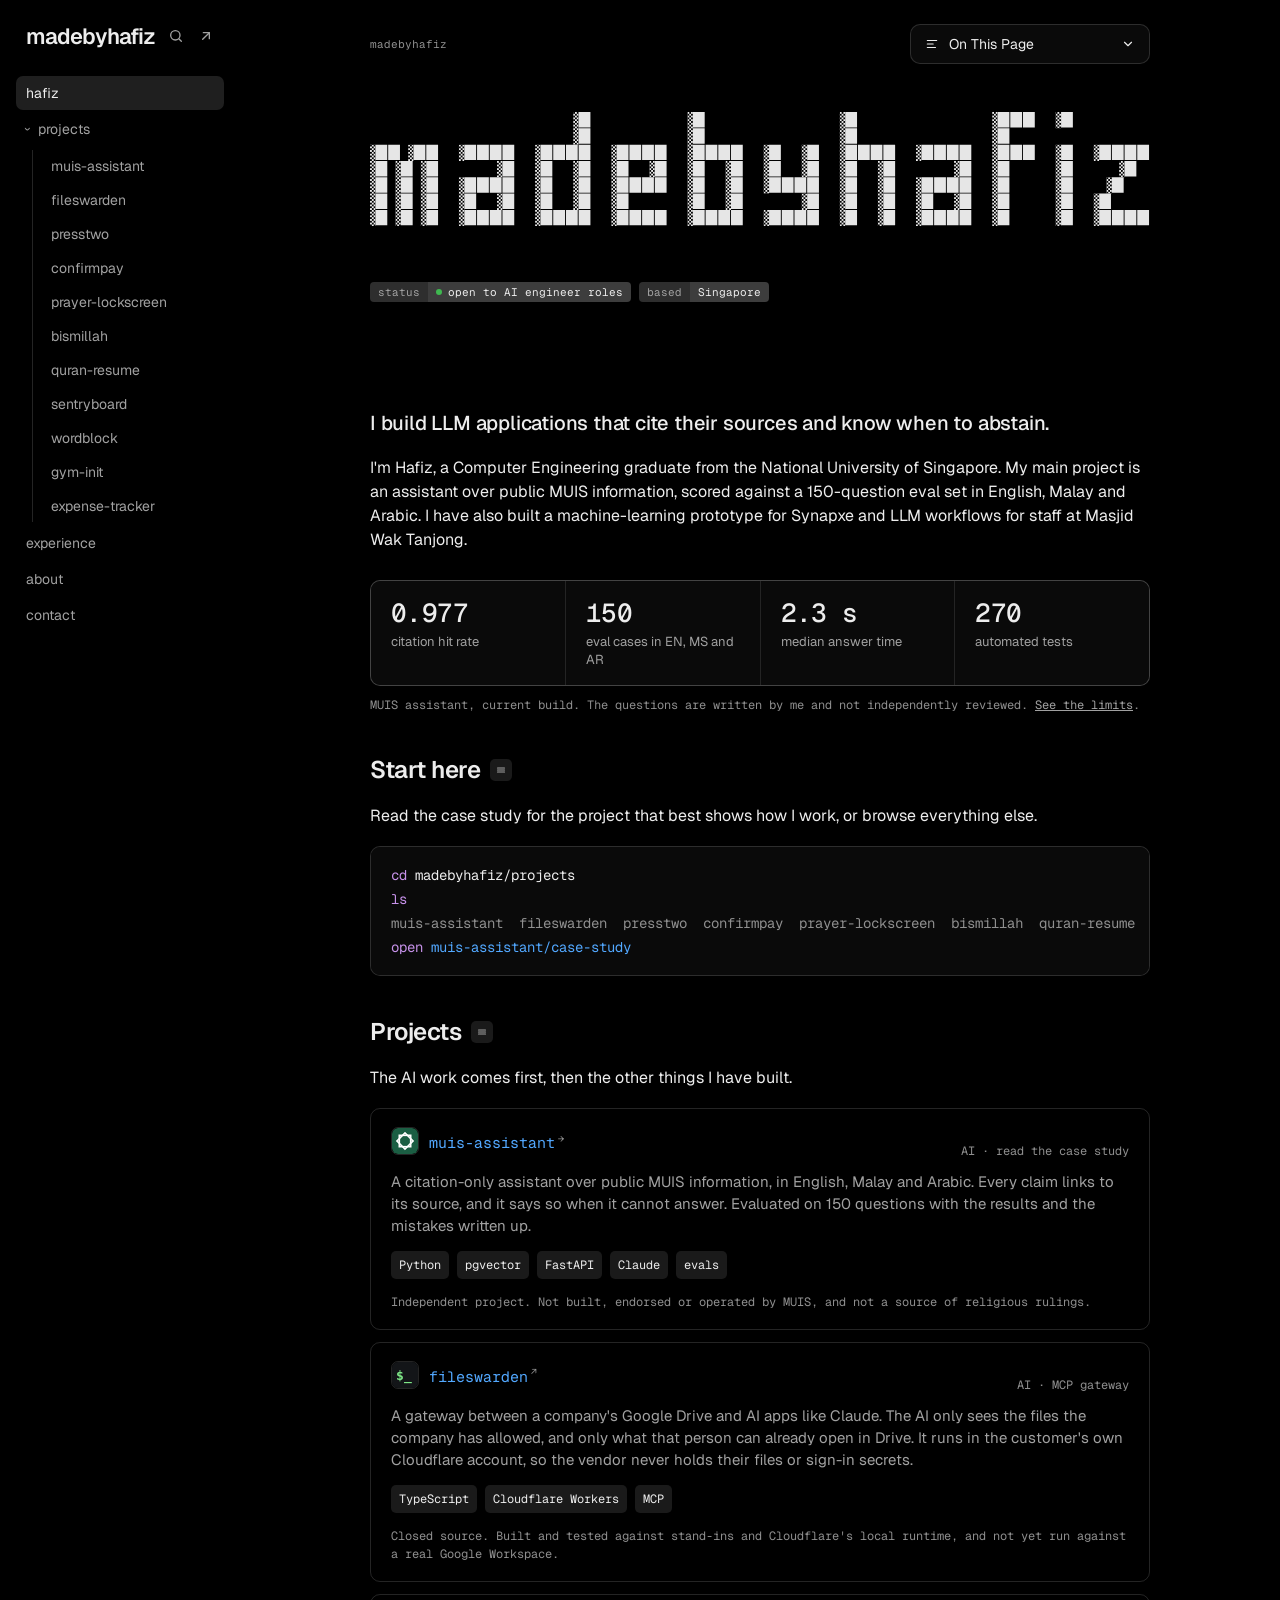
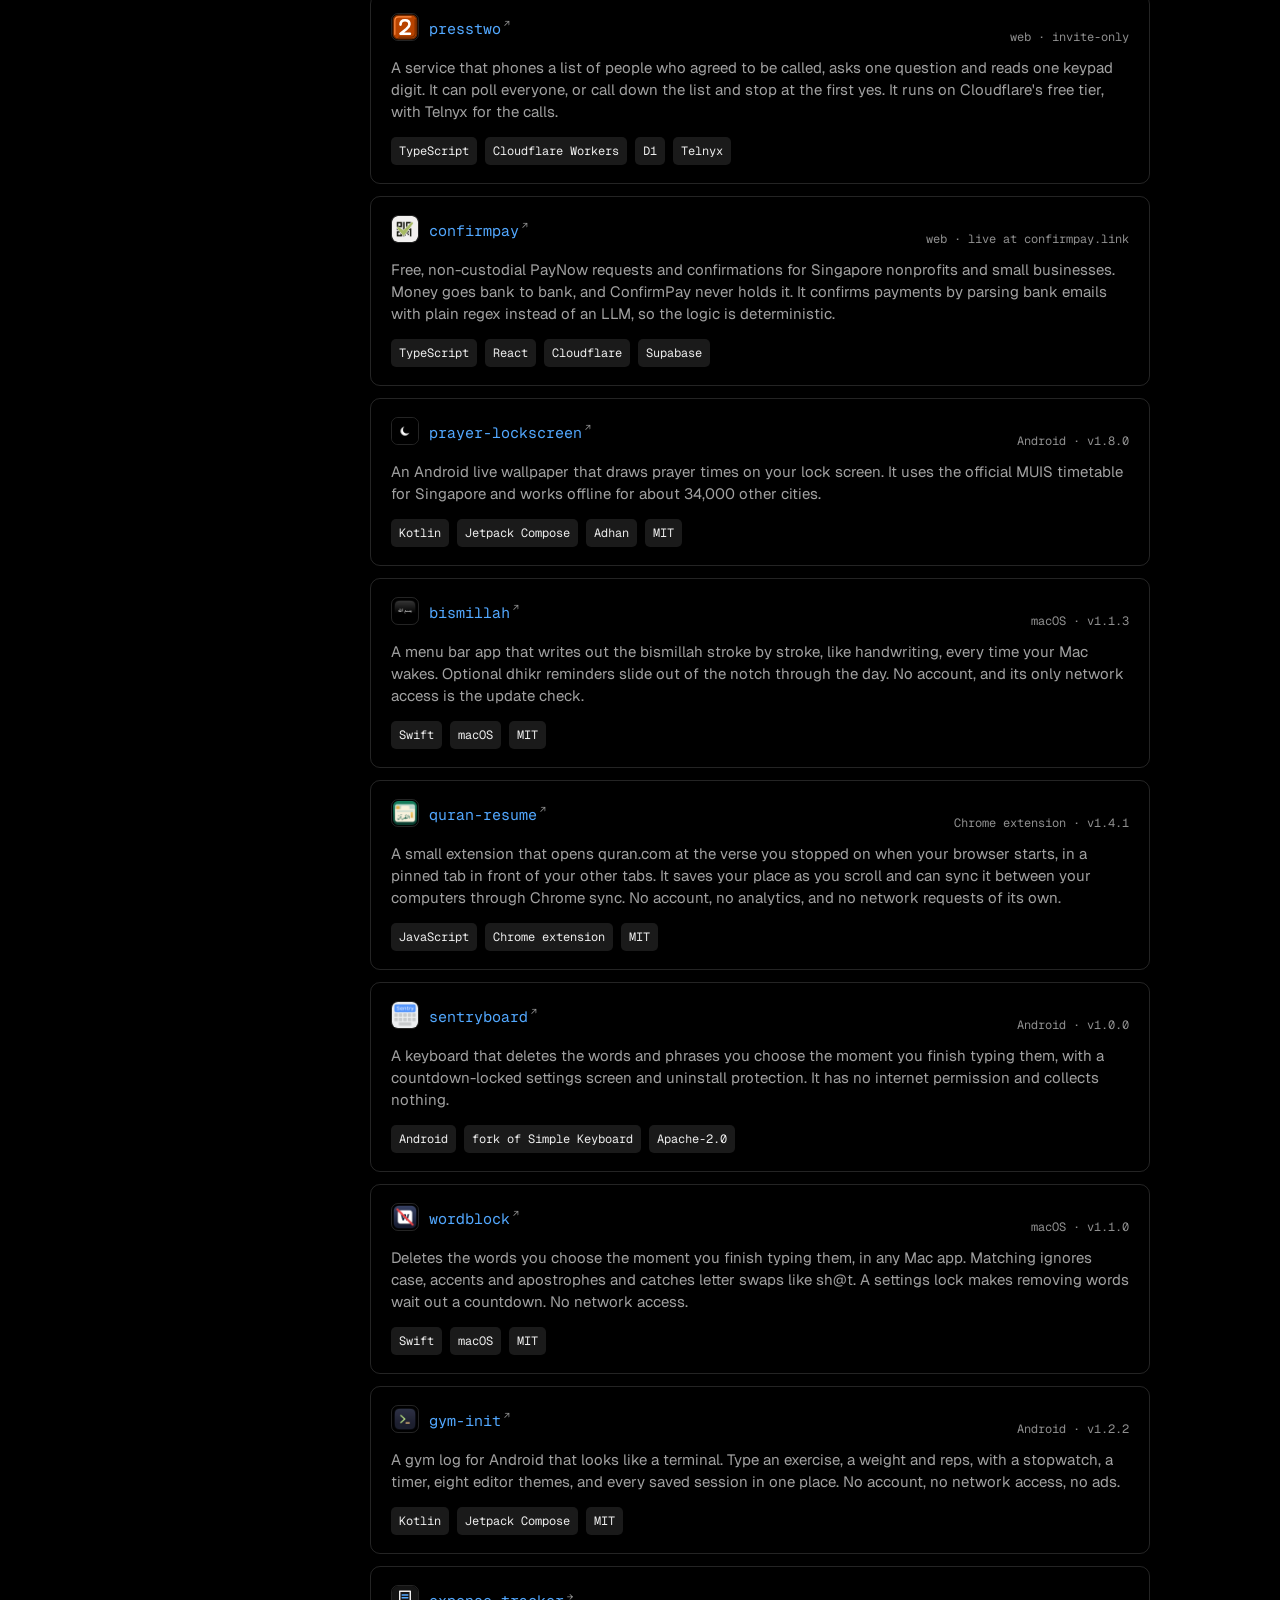
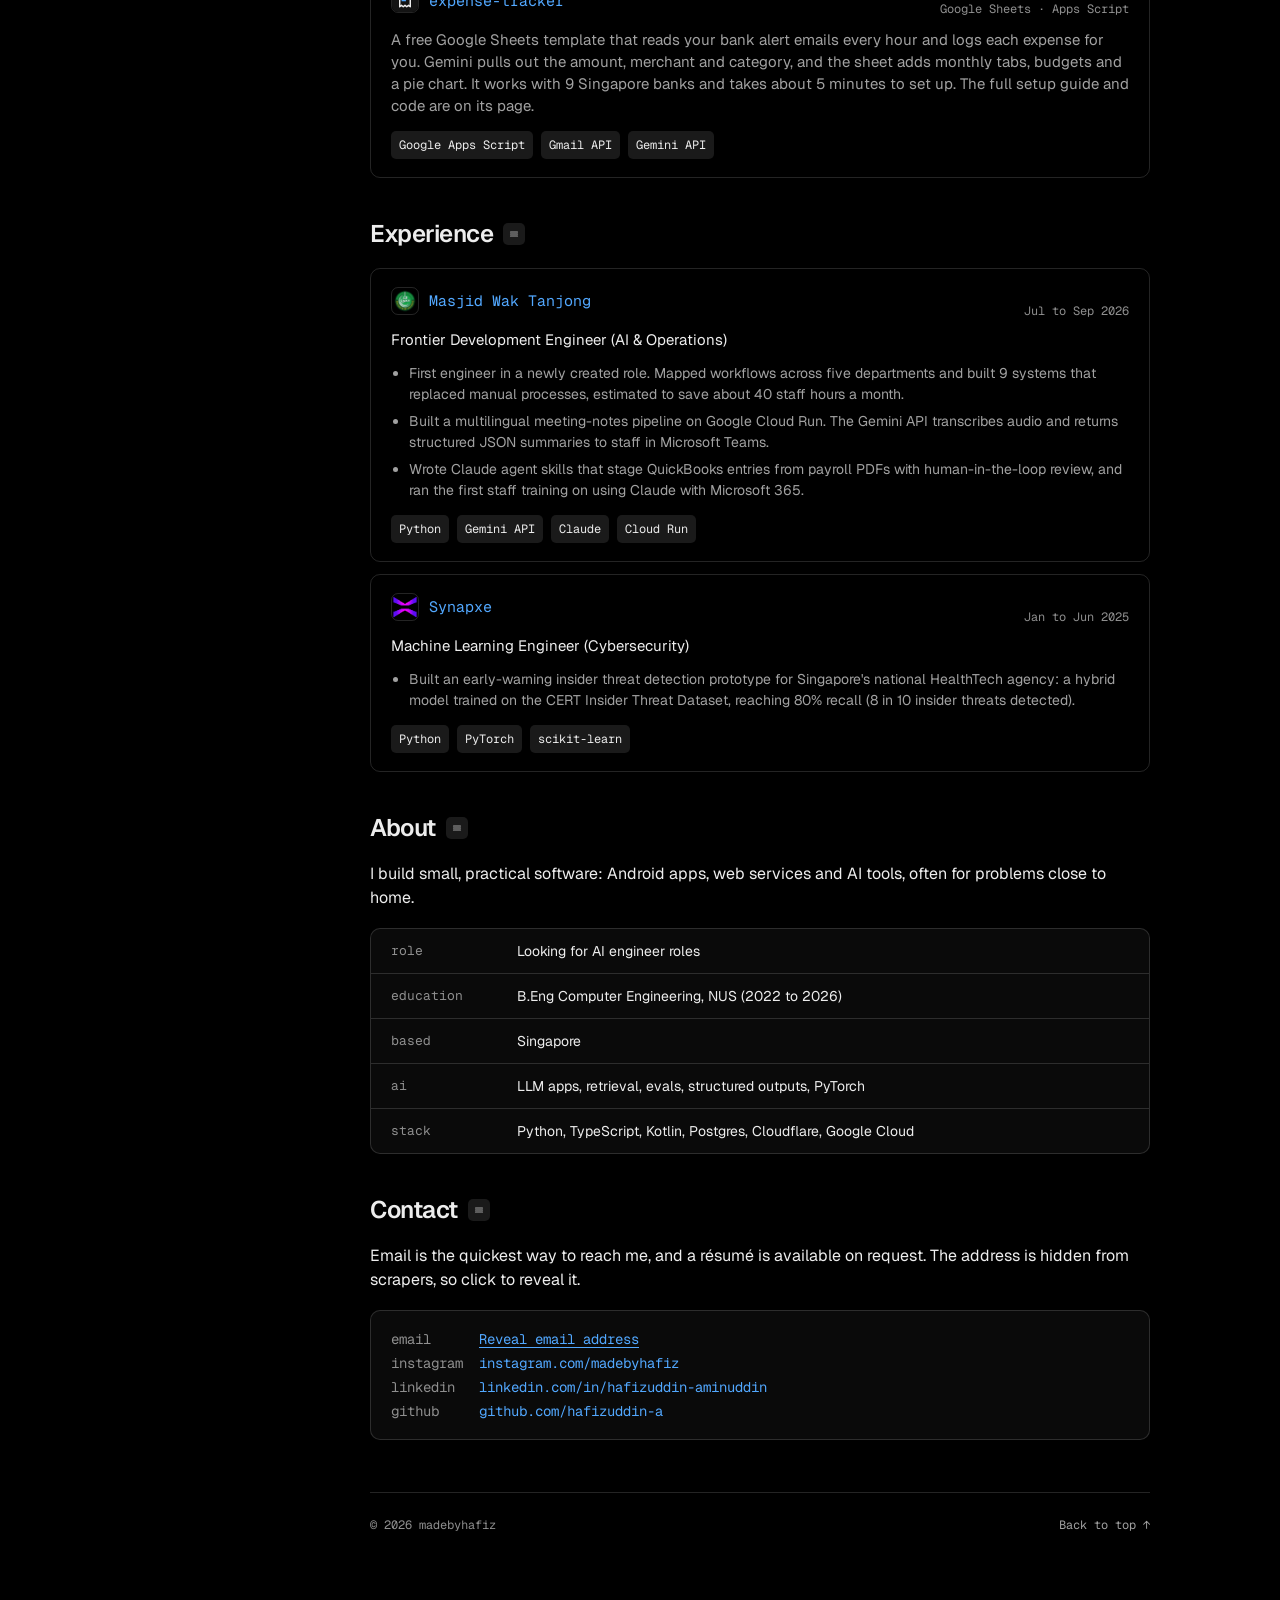
==== commit c1ea5dde: "Link sentryboard to its repo, use real icon, v1.0.0" ====
--- a/index.html
+++ b/index.html
@@ -198,14 +198,14 @@
             <div class="tags"><code class="tag">JavaScript</code><code class="tag">Chrome extension</code><code class="tag">MIT</code></div>
           </a>
 
-          <div class="card" id="sentryboard">
-            <div class="card-head">
-              <span class="card-name"><img class="app-icon" src="icons/sentryboard.svg" alt="" width="28" height="28"><span>sentryboard</span></span>
-              <span class="card-meta">Android · v6.7</span>
-            </div>
-            <p class="card-desc">A keyboard that deletes words from your own blocklist as you type, with a countdown-locked settings screen and uninstall protection. It has no internet permission and collects nothing.</p>
+          <a class="card" id="sentryboard" href="https://github.com/hafizuddin-a/sentryboard">
+            <div class="card-head">
+              <span class="card-name"><img class="app-icon" src="icons/sentryboard.png" alt="" width="28" height="28"><span>sentryboard<sup>↗</sup></span></span>
+              <span class="card-meta">Android · v1.0.0</span>
+            </div>
+            <p class="card-desc">A keyboard that deletes the words and phrases you choose the moment you finish typing them, with a countdown-locked settings screen and uninstall protection. It has no internet permission and collects nothing.</p>
             <div class="tags"><code class="tag">Android</code><code class="tag">fork of Simple Keyboard</code><code class="tag">Apache-2.0</code></div>
-          </div>
+          </a>
 
           <a class="card" id="wordblock" href="https://github.com/hafizuddin-a/wordblock-mac">
             <div class="card-head">
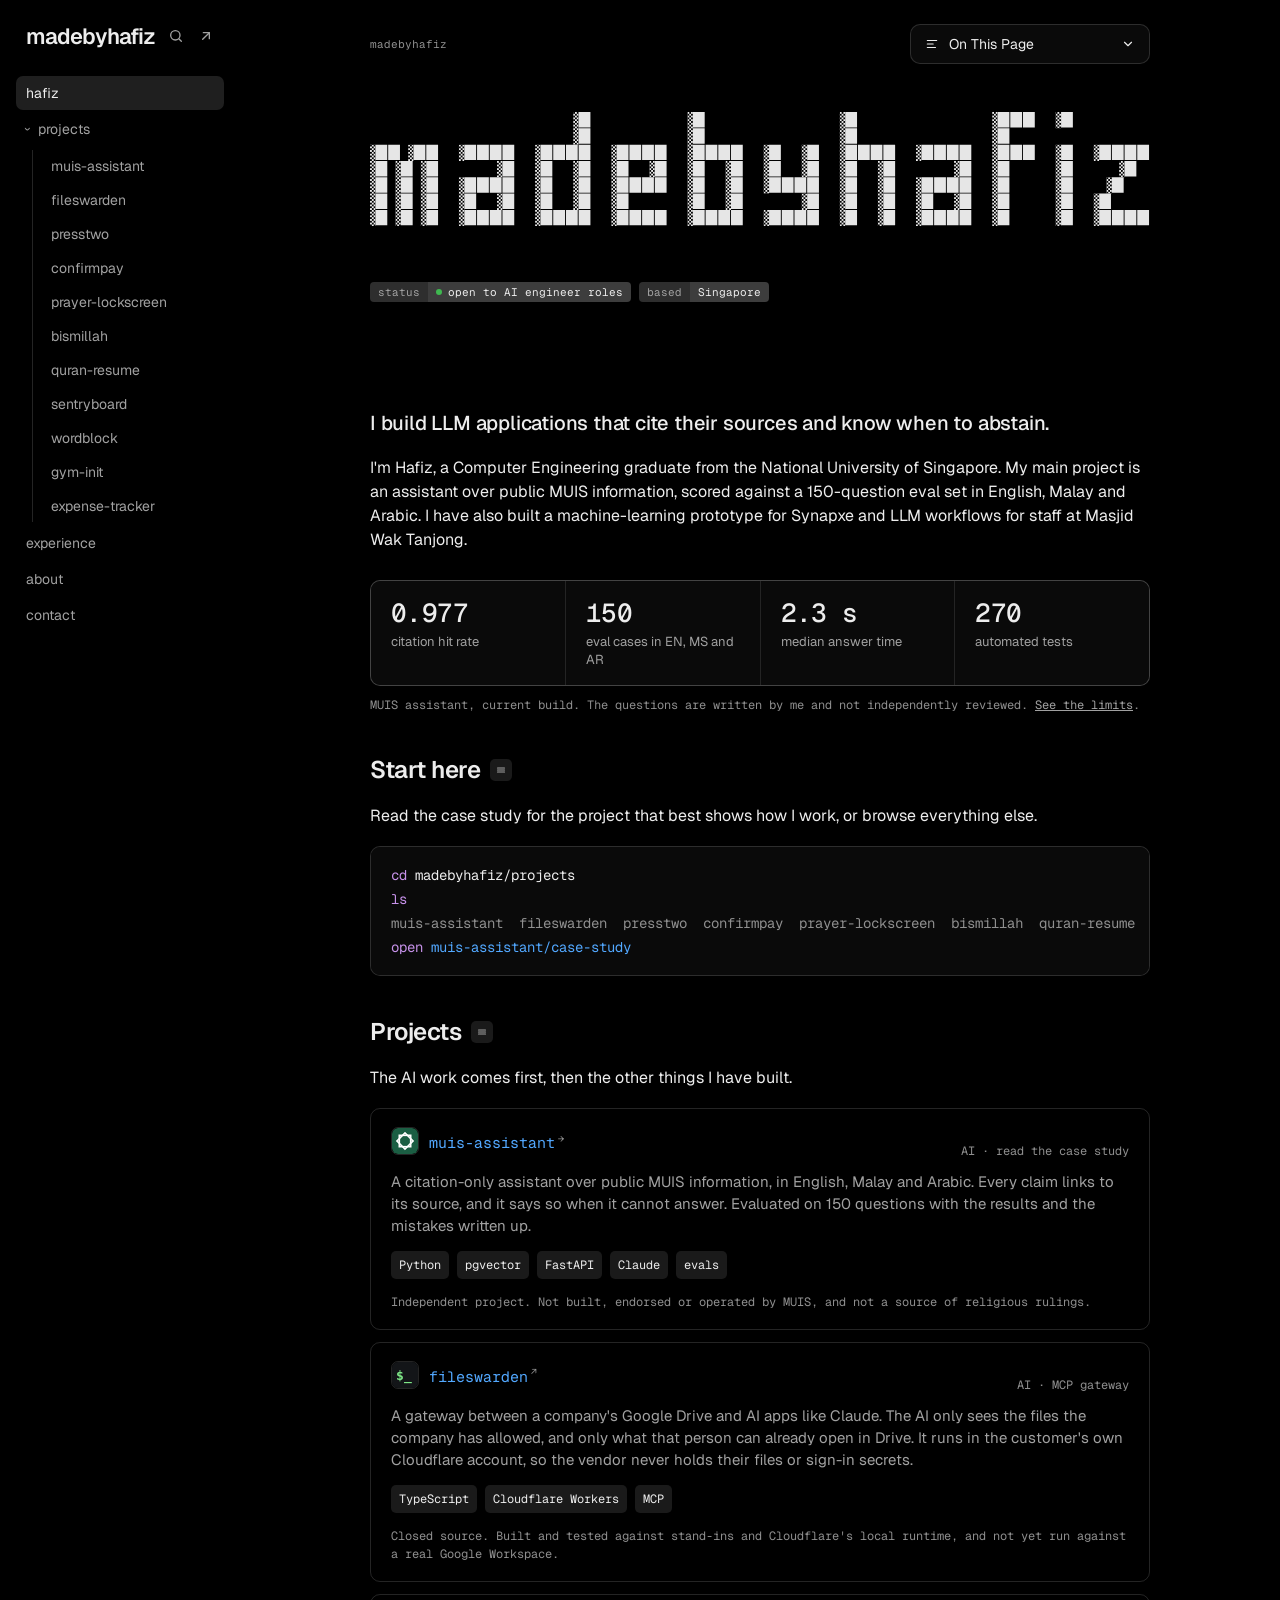
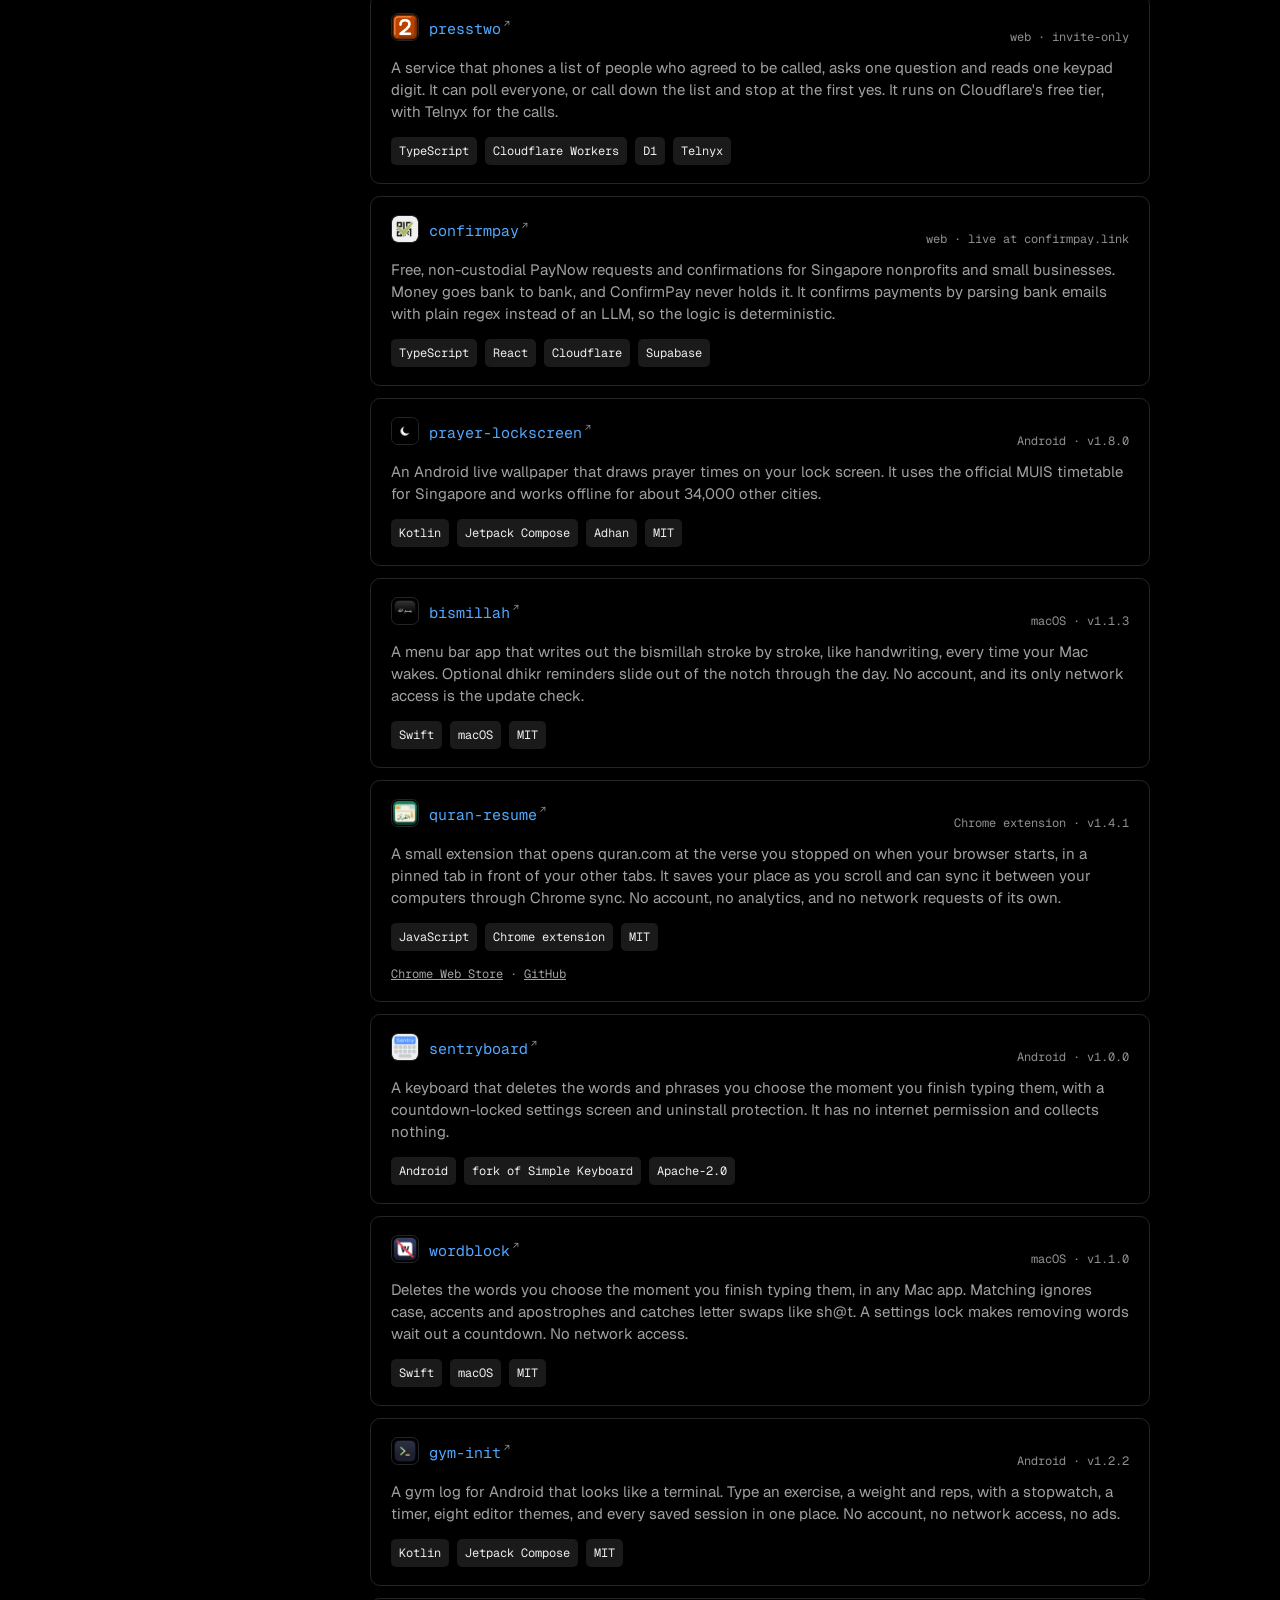
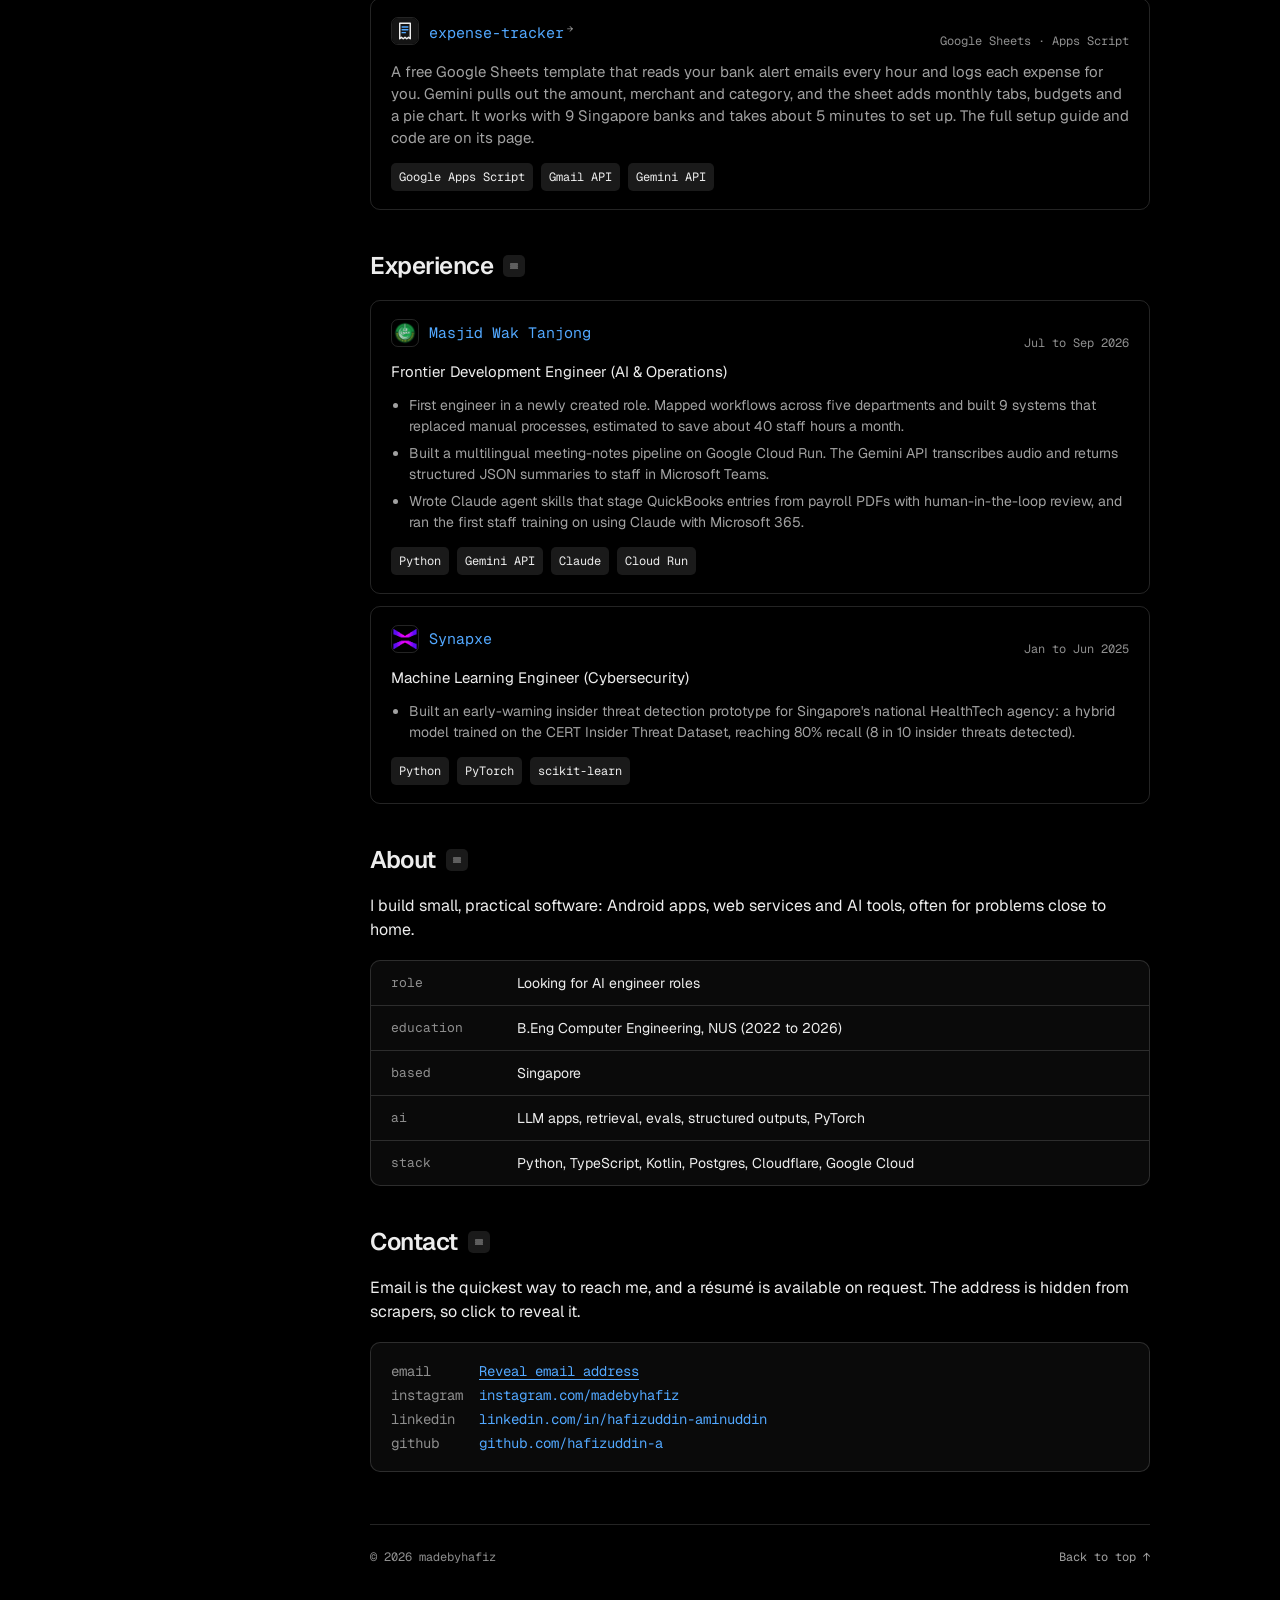
==== commit 593e5483: "Add Chrome Web Store link to quran-resume" ====
--- a/index.html
+++ b/index.html
@@ -189,14 +189,15 @@
             <div class="tags"><code class="tag">Swift</code><code class="tag">macOS</code><code class="tag">MIT</code></div>
           </a>
 
-          <a class="card" id="quran-resume" href="https://github.com/hafizuddin-a/quran-resume">
-            <div class="card-head">
-              <span class="card-name"><img class="app-icon" src="icons/quran-resume.png" alt="" width="28" height="28"><span>quran-resume<sup>↗</sup></span></span>
+          <div class="card card-multi" id="quran-resume">
+            <div class="card-head">
+              <span class="card-name"><img class="app-icon" src="icons/quran-resume.png" alt="" width="28" height="28"><a class="card-link" href="https://chromewebstore.google.com/detail/quran-resume/mkmhldkeenlbbmhgpcomibpnajbmfkje">quran-resume<sup>↗</sup></a></span>
               <span class="card-meta">Chrome extension · v1.4.1</span>
             </div>
             <p class="card-desc">A small extension that opens quran.com at the verse you stopped on when your browser starts, in a pinned tab in front of your other tabs. It saves your place as you scroll and can sync it between your computers through Chrome sync. No account, no analytics, and no network requests of its own.</p>
             <div class="tags"><code class="tag">JavaScript</code><code class="tag">Chrome extension</code><code class="tag">MIT</code></div>
-          </a>
+            <p class="card-links"><a href="https://chromewebstore.google.com/detail/quran-resume/mkmhldkeenlbbmhgpcomibpnajbmfkje">Chrome Web Store</a> · <a href="https://github.com/hafizuddin-a/quran-resume">GitHub</a></p>
+          </div>
 
           <a class="card" id="sentryboard" href="https://github.com/hafizuddin-a/sentryboard">
             <div class="card-head">
--- a/styles.css
+++ b/styles.css
@@ -252,7 +252,18 @@
   scroll-margin-top: 24px;
 }
 a.card:hover,
+.card-multi:hover,
 .card:target { background: var(--panel); border-color: var(--line-strong); }
+/* A card with two links: the title link stretches over the whole card, the
+   footer links sit above it so both stay clickable. */
+.card-multi { position: relative; }
+.card-link { color: inherit; text-decoration: none; }
+.card-link::after { content: ""; position: absolute; inset: 0; border-radius: 10px; }
+.card-link:focus-visible { outline: none; }
+.card-link:focus-visible::after { outline: 2px solid var(--link); outline-offset: 2px; }
+.card-links { position: relative; z-index: 1; margin: 14px 0 0; font-family: var(--mono); font-size: 12px; line-height: 18px; color: var(--dim); }
+.card-links a { color: var(--muted); }
+.card-links a:hover { color: var(--text); }
 .card-head { display: flex; align-items: baseline; justify-content: space-between; flex-wrap: wrap; gap: 4px 16px; }
 .card-name { display: inline-flex; align-items: center; gap: 10px; font-family: var(--mono); font-size: 15px; color: var(--link); }
 .app-icon { flex: none; width: 28px; height: 28px; border-radius: 7px; border: 1px solid var(--line); object-fit: cover; }
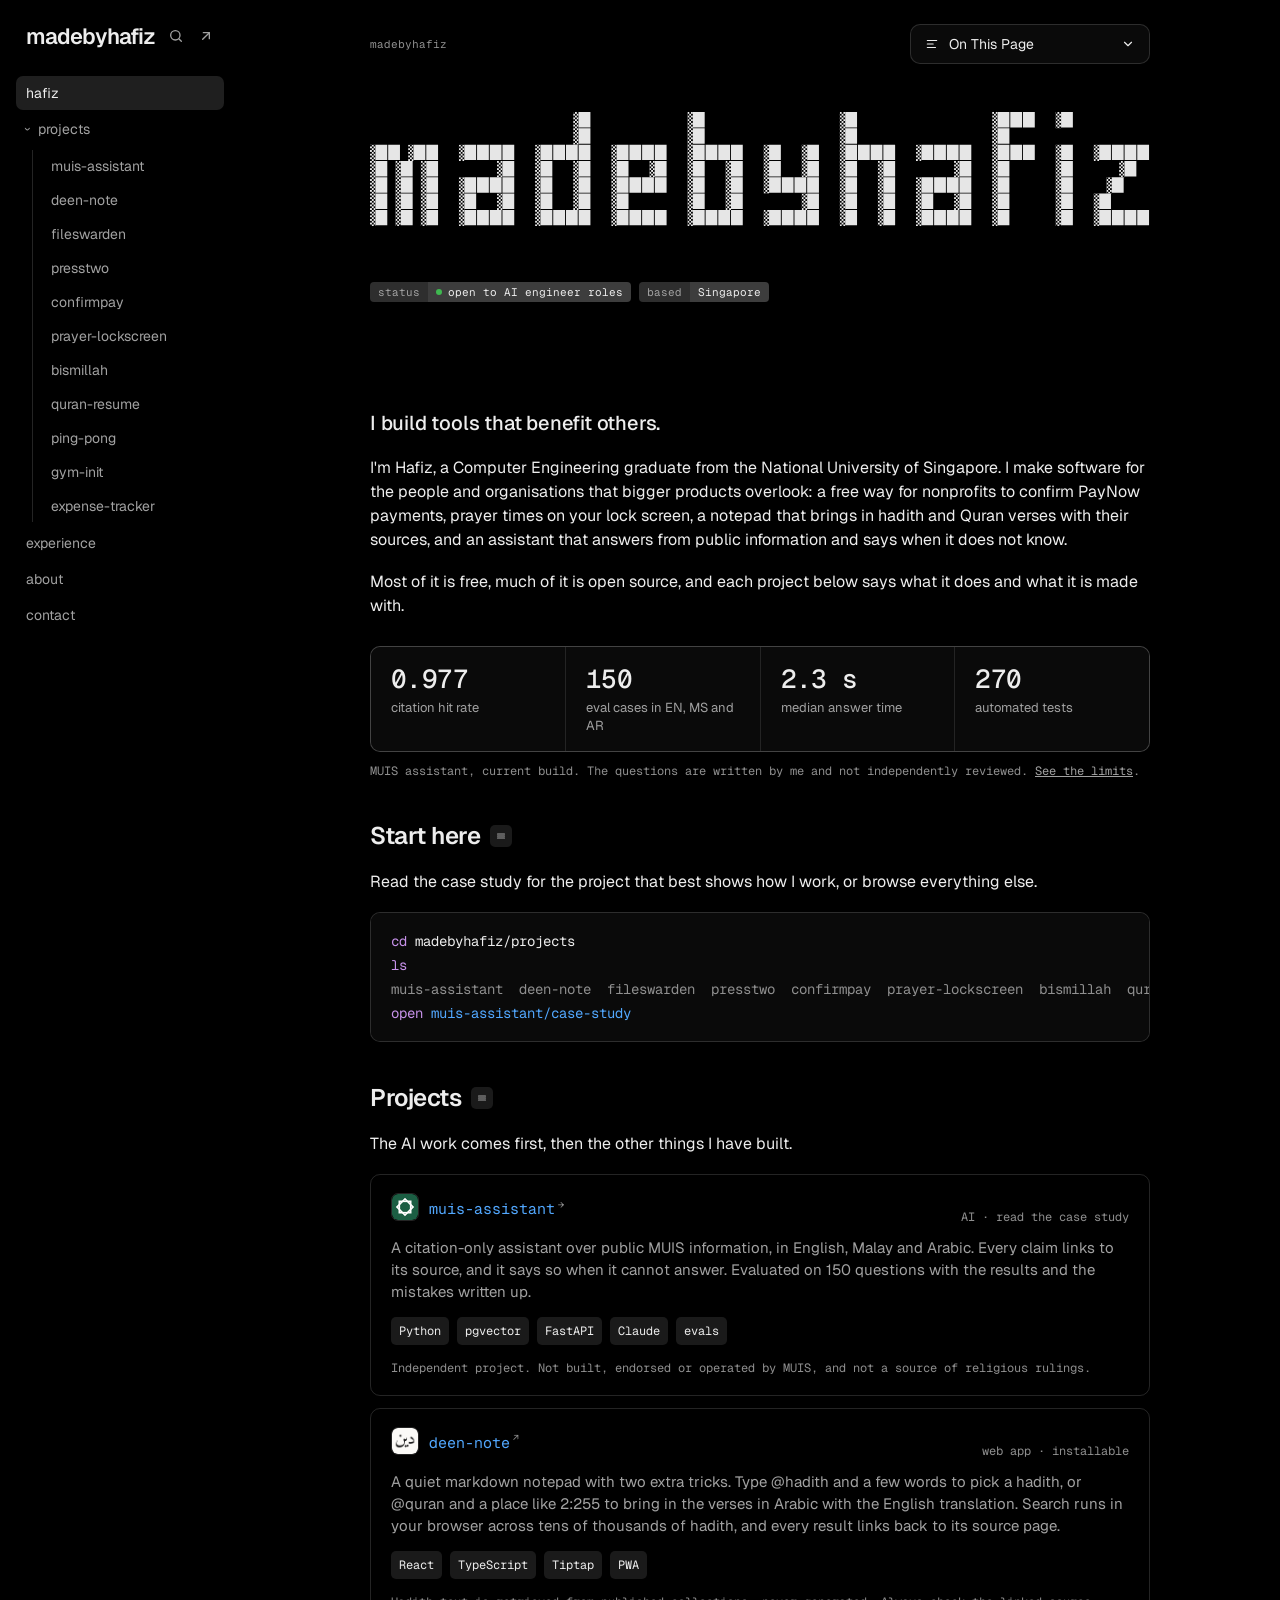
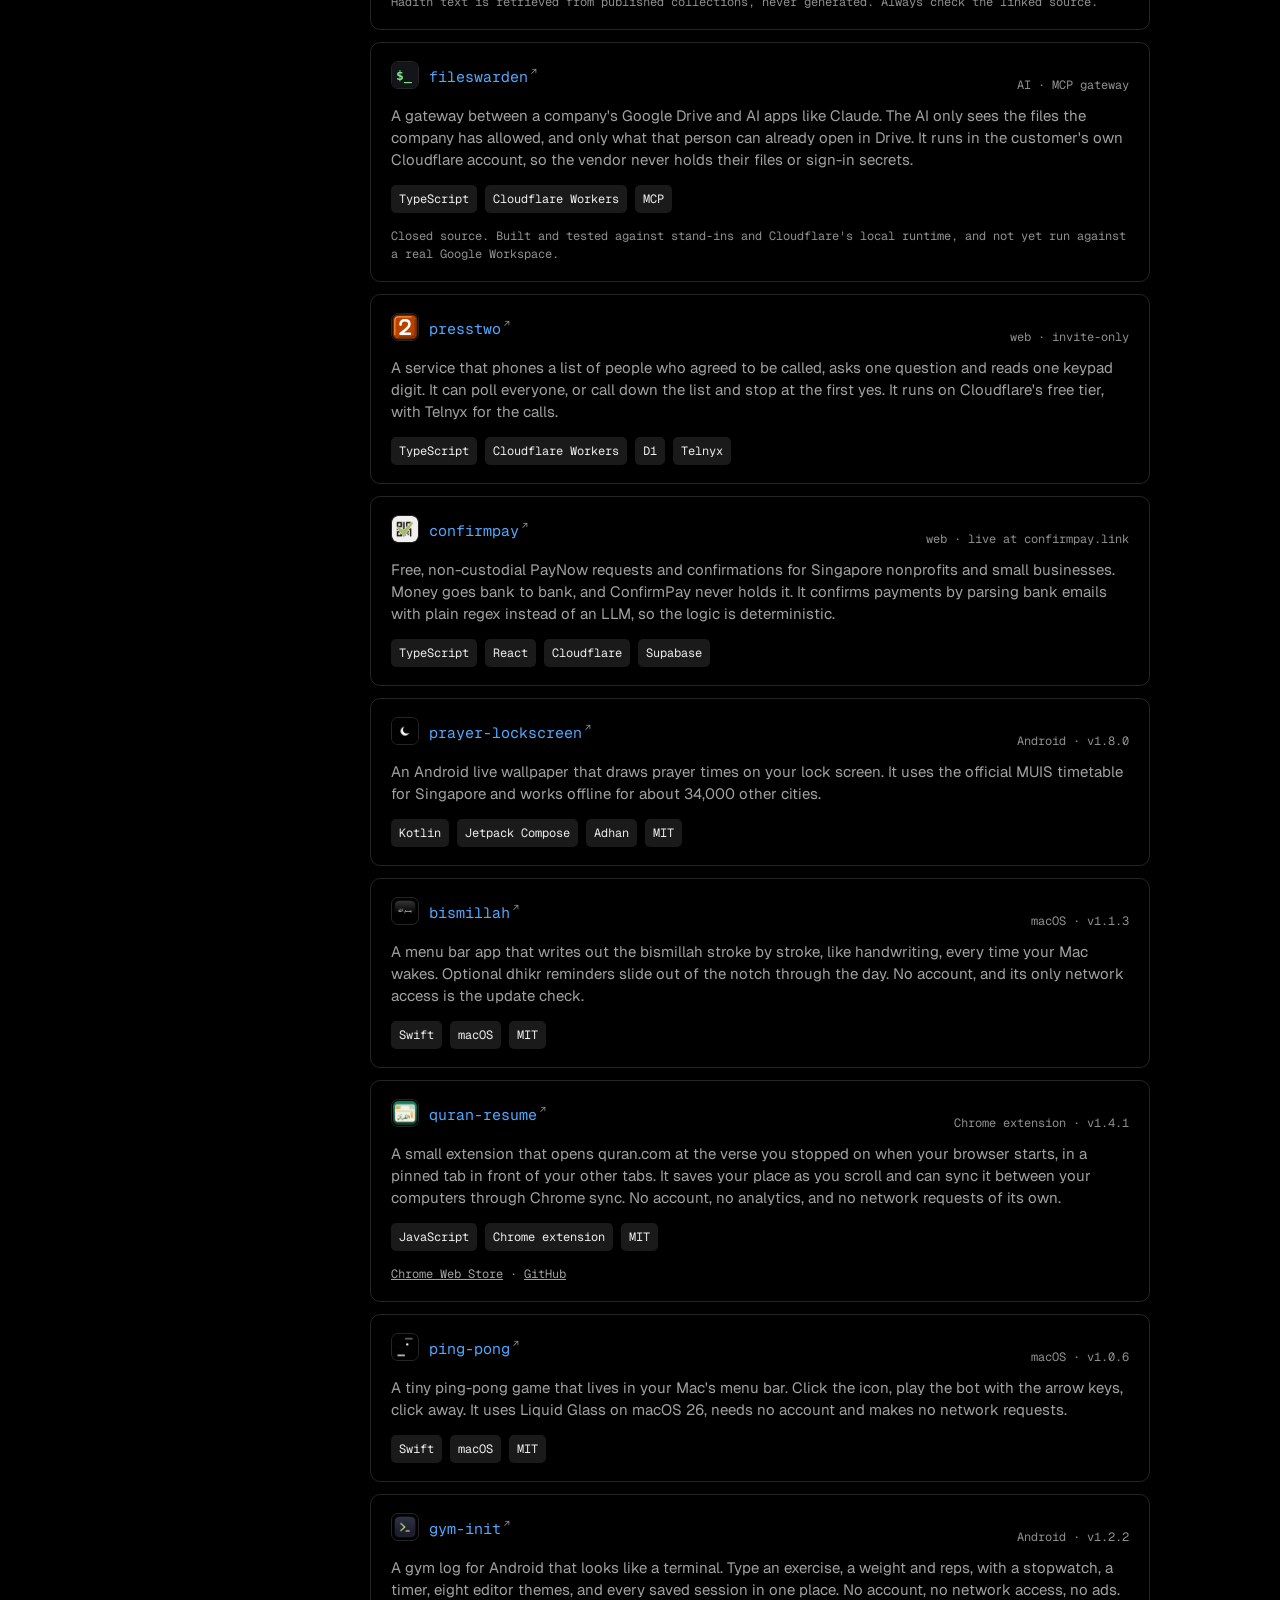
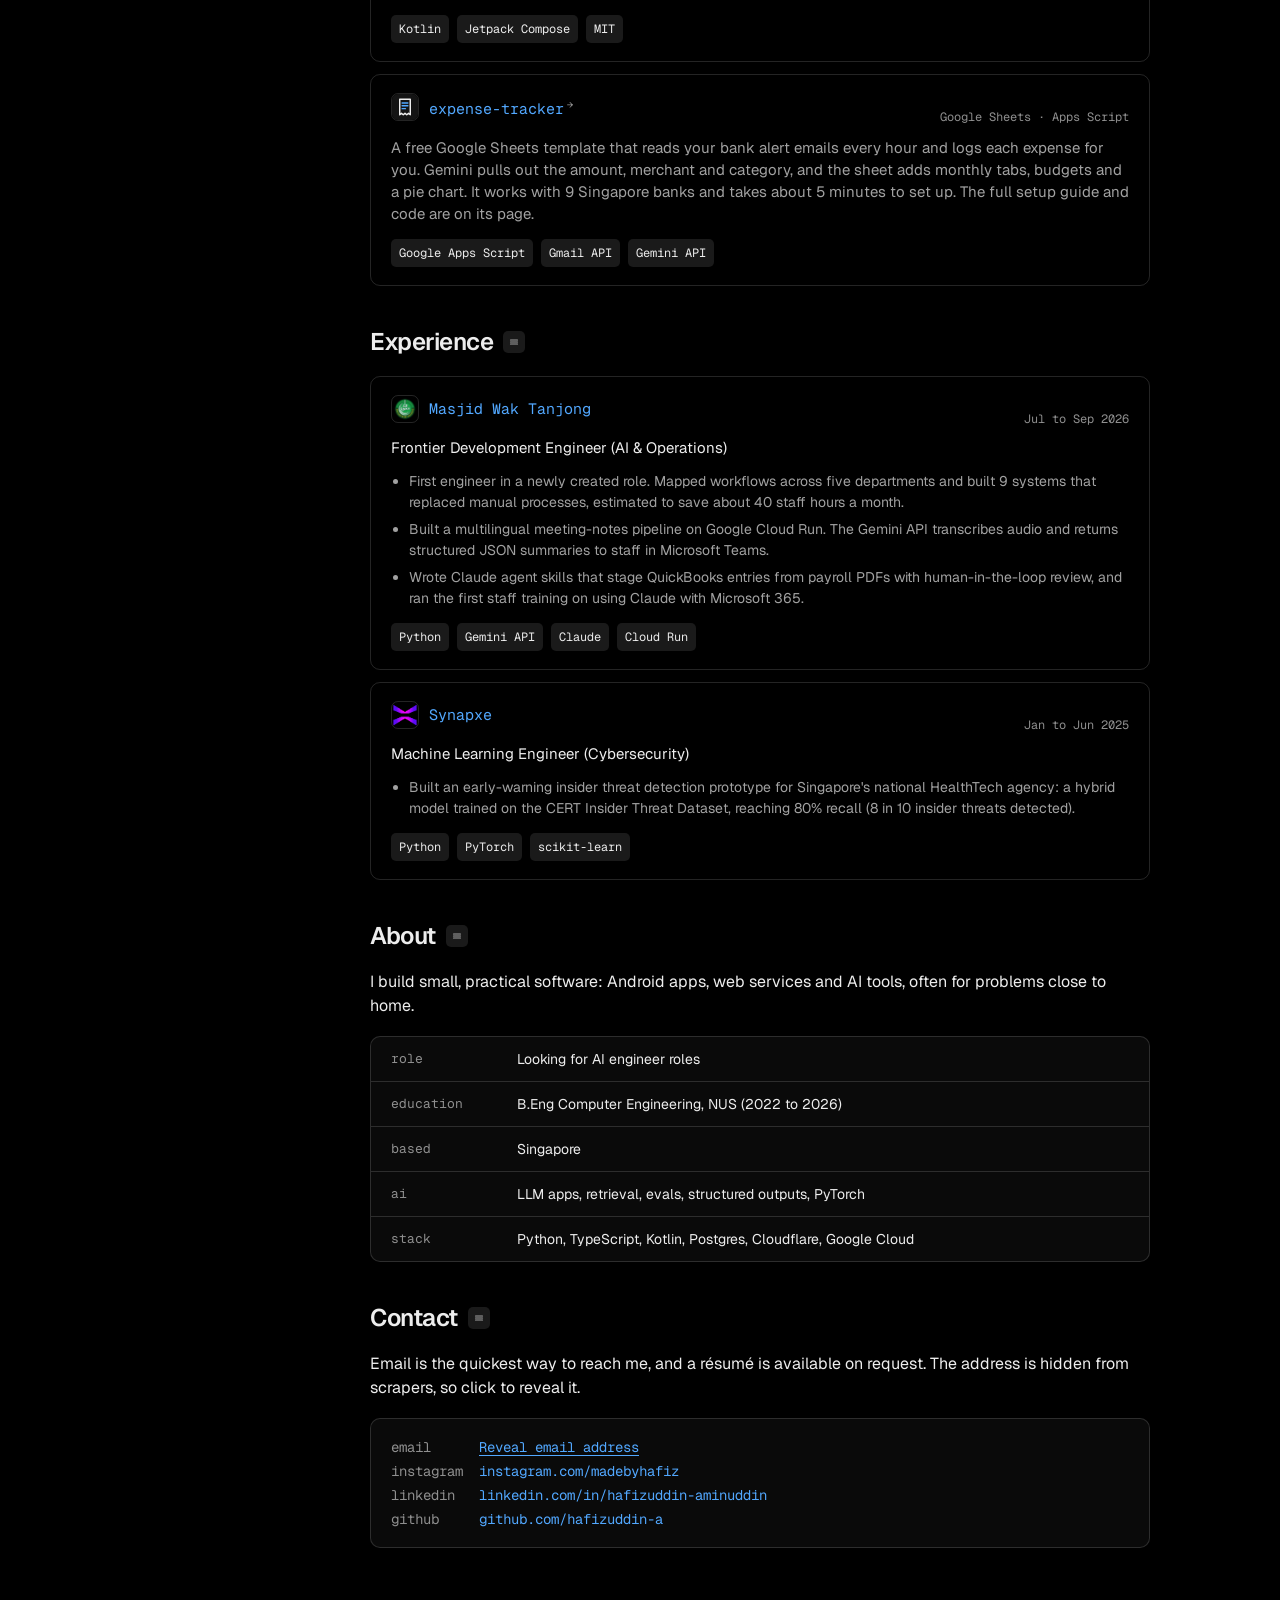
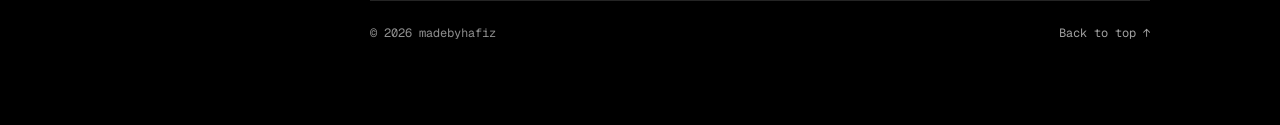
==== commit 22e59e73: "Add deen-note and ping-pong, hide sentryboard and wordblock, new pitch" ====
--- a/index.html
+++ b/index.html
@@ -3,12 +3,12 @@
 <head>
 <meta charset="utf-8">
 <meta name="viewport" content="width=device-width, initial-scale=1">
-<title>madebyhafiz · AI engineer in Singapore</title>
-<meta name="description" content="Hafiz builds LLM applications that cite their sources and know when to abstain. Projects, experience and a case study of the MUIS assistant, scored on a 150-question eval set.">
+<title>madebyhafiz · Tools that benefit others</title>
+<meta name="description" content="Hafiz builds tools that benefit others: free PayNow for nonprofits, prayer times, a hadith notepad, a citation-only assistant and more. Projects, experience and case studies.">
 <meta name="theme-color" content="#000000">
 <link rel="canonical" href="https://hafiz.is-a.dev/">
-<meta property="og:title" content="madebyhafiz · AI engineer in Singapore">
-<meta property="og:description" content="I build LLM applications that cite their sources and know when to abstain.">
+<meta property="og:title" content="madebyhafiz · Tools that benefit others">
+<meta property="og:description" content="I build tools that benefit others: people, mosques, nonprofits and the small teams bigger software overlooks.">
 <meta property="og:type" content="website">
 <meta property="og:url" content="https://hafiz.is-a.dev/">
 <meta property="og:image" content="https://hafiz.is-a.dev/og.png">
@@ -19,7 +19,7 @@
 <link rel="preconnect" href="https://fonts.googleapis.com">
 <link rel="preconnect" href="https://fonts.gstatic.com" crossorigin>
 <link rel="stylesheet" href="https://fonts.googleapis.com/css2?family=Geist:wght@400;500;600&family=Geist+Mono:wght@400;500&display=swap">
-<link rel="stylesheet" href="styles.css">
+<link rel="stylesheet" href="styles.css?v=202610300138">
 </head>
 <body id="top">
 <a class="skip" href="#content">Skip to content</a>
@@ -43,14 +43,14 @@
       <a href="#projects"><span class="caret" aria-hidden="true">›</span>projects</a>
       <div class="sub">
         <a href="muis-assistant.html">muis-assistant</a>
+        <a href="#deen-note">deen-note</a>
         <a href="#fileswarden">fileswarden</a>
         <a href="#presstwo">presstwo</a>
         <a href="#confirmpay">confirmpay</a>
         <a href="#prayer-lockscreen">prayer-lockscreen</a>
         <a href="#bismillah">bismillah</a>
         <a href="#quran-resume">quran-resume</a>
-        <a href="#sentryboard">sentryboard</a>
-        <a href="#wordblock">wordblock</a>
+        <a href="#ping-pong">ping-pong</a>
         <a href="#gym-init">gym-init</a>
         <a href="expense-tracker.html">expense-tracker</a>
       </div>
@@ -105,8 +105,9 @@
         style="border:0;color-scheme:light"></iframe>
 
       <div class="intro">
-        <p class="lead">I build LLM applications that cite their sources and know when to abstain.</p>
-        <p>I'm Hafiz, a Computer Engineering graduate from the National University of Singapore. My main project is an assistant over public MUIS information, scored against a 150-question eval set in English, Malay and Arabic. I have also built a machine-learning prototype for Synapxe and LLM workflows for staff at Masjid Wak Tanjong.</p>
+        <p class="lead">I build tools that benefit others.</p>
+        <p>I'm Hafiz, a Computer Engineering graduate from the National University of Singapore. I make software for the people and organisations that bigger products overlook: a free way for nonprofits to confirm PayNow payments, prayer times on your lock screen, a notepad that brings in hadith and Quran verses with their sources, and an assistant that answers from public information and says when it does not know.</p>
+        <p>Most of it is free, much of it is open source, and each project below says what it does and what it is made with.</p>
       </div>
 
       <div>
@@ -124,7 +125,7 @@
         <p>Read the case study for the project that best shows how I work, or browse everything else.</p>
         <pre class="code"><span class="cmd">cd</span> madebyhafiz/projects
 <span class="cmd">ls</span>
-<span class="dim">muis-assistant  fileswarden  presstwo  confirmpay  prayer-lockscreen  bismillah  quran-resume  sentryboard  wordblock  gym-init  expense-tracker</span>
+<span class="dim">muis-assistant  deen-note  fileswarden  presstwo  confirmpay  prayer-lockscreen  bismillah  quran-resume  ping-pong  gym-init  expense-tracker</span>
 <span class="cmd">open</span> <a href="muis-assistant.html">muis-assistant/case-study</a></pre>
       </section>
 
@@ -141,6 +142,16 @@
             <p class="card-desc">A citation-only assistant over public MUIS information, in English, Malay and Arabic. Every claim links to its source, and it says so when it cannot answer. Evaluated on 150 questions with the results and the mistakes written up.</p>
             <div class="tags"><code class="tag">Python</code><code class="tag">pgvector</code><code class="tag">FastAPI</code><code class="tag">Claude</code><code class="tag">evals</code></div>
             <p class="card-note">Independent project. Not built, endorsed or operated by MUIS, and not a source of religious rulings.</p>
+          </a>
+
+          <a class="card" id="deen-note" href="https://hafizuddin-a.github.io/">
+            <div class="card-head">
+              <span class="card-name"><img class="app-icon" src="icons/deen-note.png" alt="" width="28" height="28"><span>deen-note<sup>↗</sup></span></span>
+              <span class="card-meta">web app · installable</span>
+            </div>
+            <p class="card-desc">A quiet markdown notepad with two extra tricks. Type @hadith and a few words to pick a hadith, or @quran and a place like 2:255 to bring in the verses in Arabic with the English translation. Search runs in your browser across tens of thousands of hadith, and every result links back to its source page.</p>
+            <div class="tags"><code class="tag">React</code><code class="tag">TypeScript</code><code class="tag">Tiptap</code><code class="tag">PWA</code></div>
+            <p class="card-note">Hadith text is retrieved from published collections, never generated. Always check the linked source.</p>
           </a>
 
           <a class="card" id="fileswarden" href="https://fileswarden-site.hello-hafiz.workers.dev">
@@ -199,6 +210,16 @@
             <p class="card-links"><a href="https://chromewebstore.google.com/detail/quran-resume/mkmhldkeenlbbmhgpcomibpnajbmfkje">Chrome Web Store</a> · <a href="https://github.com/hafizuddin-a/quran-resume">GitHub</a></p>
           </div>
 
+          <a class="card" id="ping-pong" href="https://github.com/hafizuddin-a/ping-pong-menubar">
+            <div class="card-head">
+              <span class="card-name"><img class="app-icon" src="icons/ping.png" alt="" width="28" height="28"><span>ping-pong<sup>↗</sup></span></span>
+              <span class="card-meta">macOS · v1.0.6</span>
+            </div>
+            <p class="card-desc">A tiny ping-pong game that lives in your Mac's menu bar. Click the icon, play the bot with the arrow keys, click away. It uses Liquid Glass on macOS 26, needs no account and makes no network requests.</p>
+            <div class="tags"><code class="tag">Swift</code><code class="tag">macOS</code><code class="tag">MIT</code></div>
+          </a>
+
+          <!-- TEMPORARILY HIDDEN (restore by deleting this comment wrapper):
           <a class="card" id="sentryboard" href="https://github.com/hafizuddin-a/sentryboard">
             <div class="card-head">
               <span class="card-name"><img class="app-icon" src="icons/sentryboard.png" alt="" width="28" height="28"><span>sentryboard<sup>↗</sup></span></span>
@@ -216,6 +237,7 @@
             <p class="card-desc">Deletes the words you choose the moment you finish typing them, in any Mac app. Matching ignores case, accents and apostrophes and catches letter swaps like sh@t. A settings lock makes removing words wait out a countdown. No network access.</p>
             <div class="tags"><code class="tag">Swift</code><code class="tag">macOS</code><code class="tag">MIT</code></div>
           </a>
+          -->
 
           <a class="card" id="gym-init" href="https://github.com/hafizuddin-a/gym-init">
             <div class="card-head">
@@ -302,6 +324,6 @@
   </main>
 </div>
 
-<script src="site.js"></script>
+<script src="site.js?v=202610300138"></script>
 </body>
 </html>
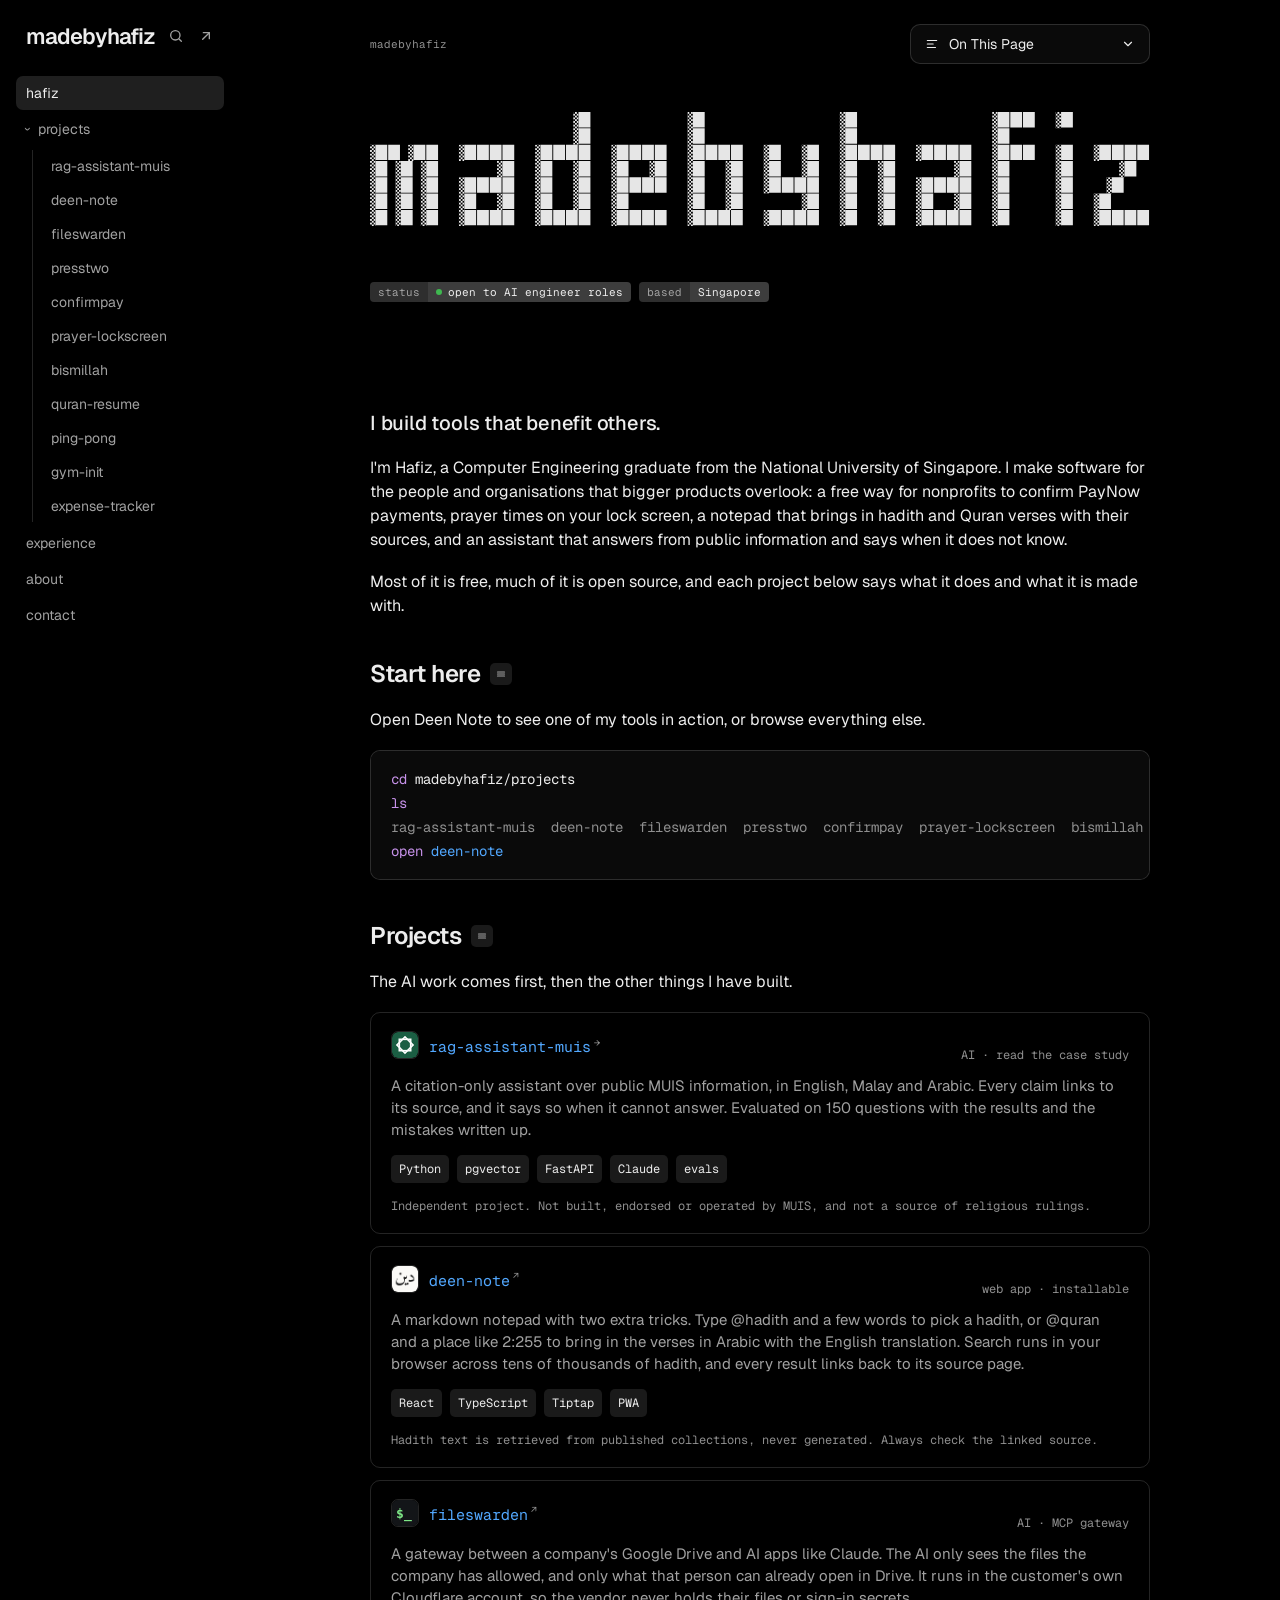
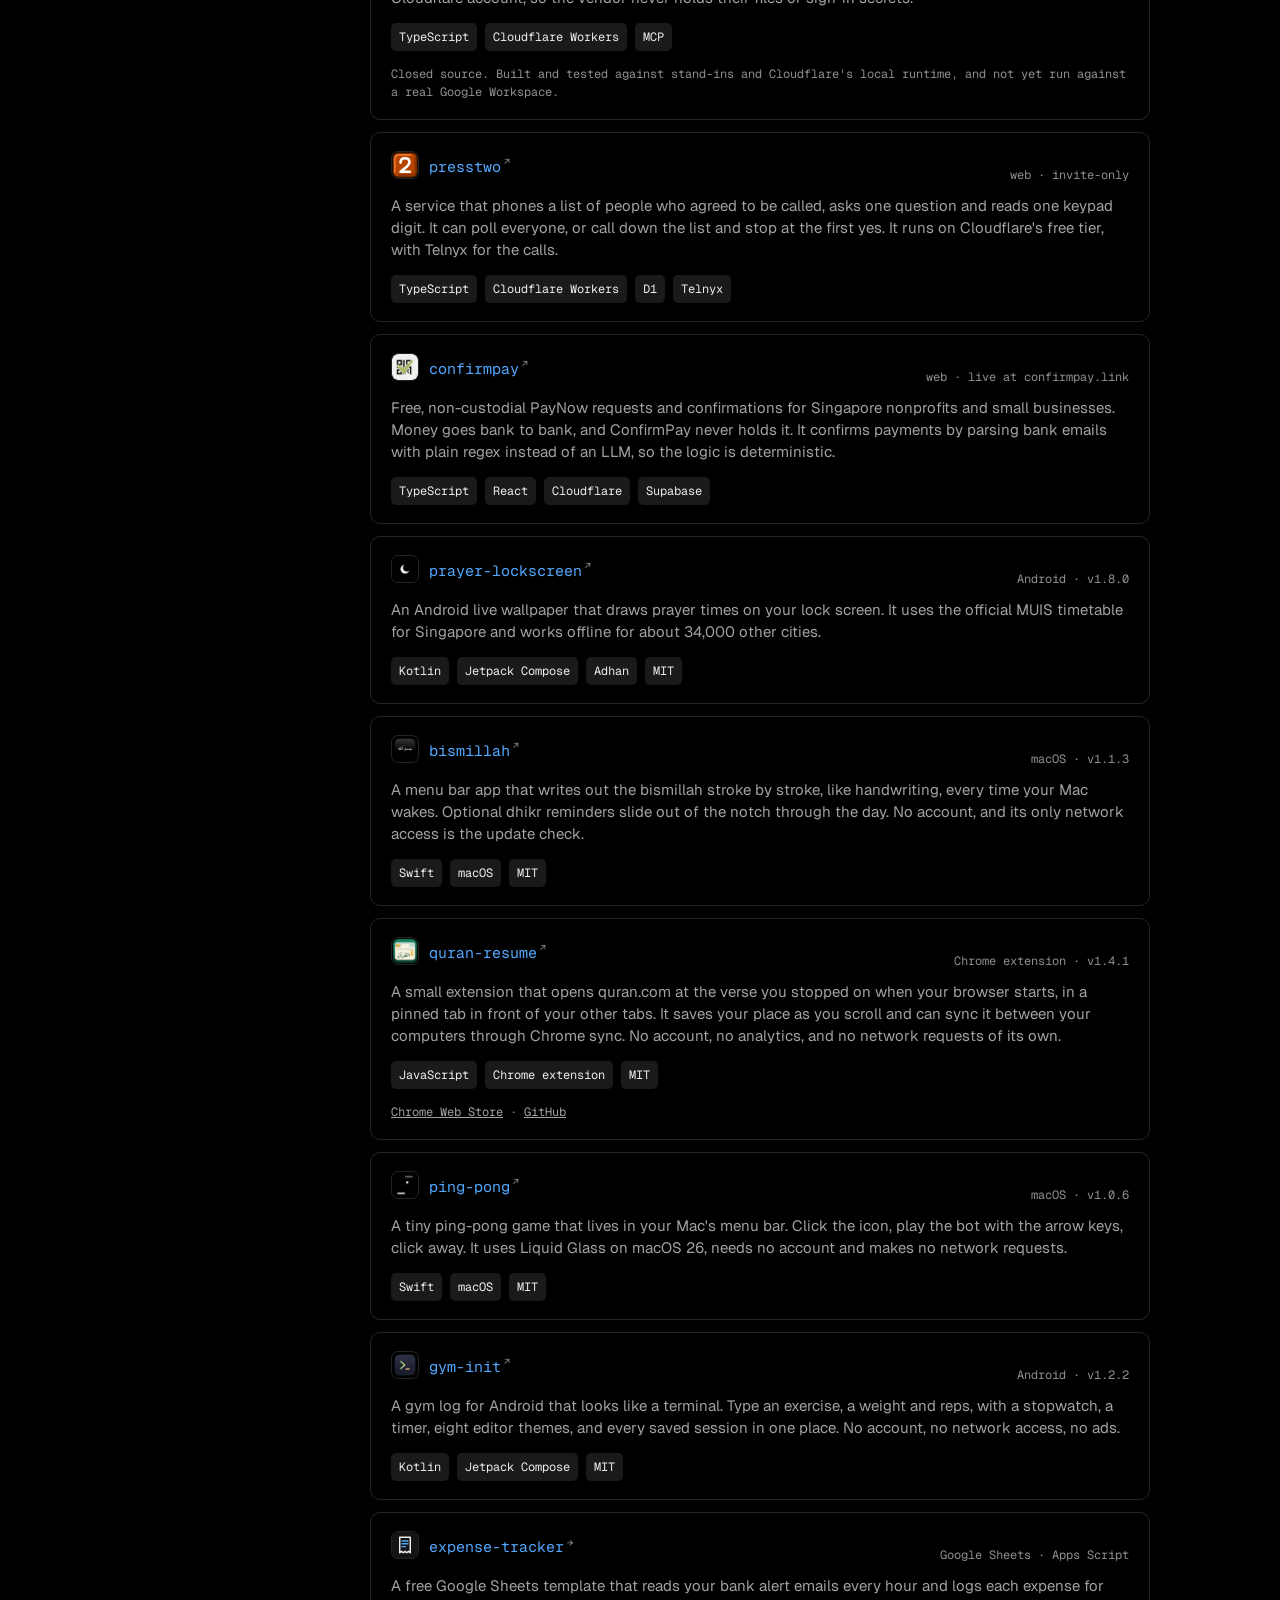
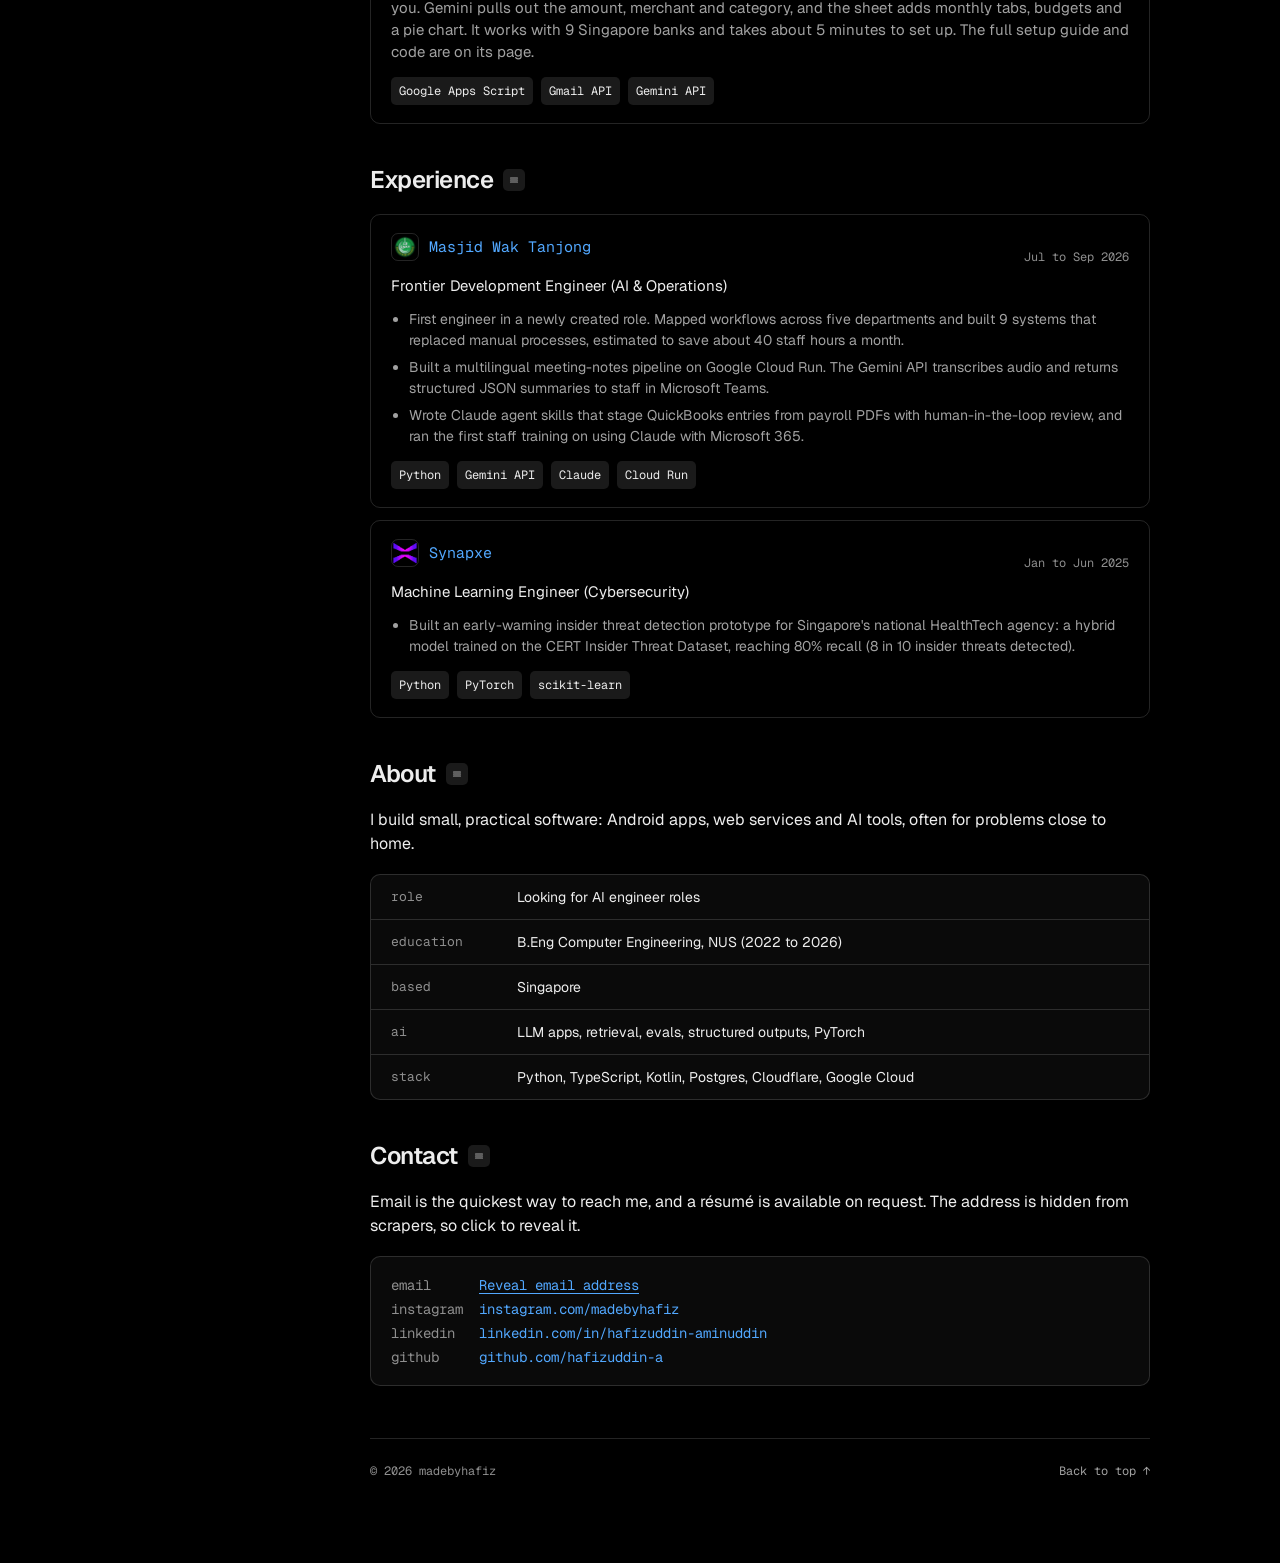
==== commit c8956b0b: "Rename muis-assistant to rag-assistant-muis, drop AI stats strip, open deen-note first" ====
--- a/index.html
+++ b/index.html
@@ -42,7 +42,7 @@
       <a href="#top" aria-current="page">hafiz</a>
       <a href="#projects"><span class="caret" aria-hidden="true">›</span>projects</a>
       <div class="sub">
-        <a href="muis-assistant.html">muis-assistant</a>
+        <a href="rag-assistant-muis.html">rag-assistant-muis</a>
         <a href="#deen-note">deen-note</a>
         <a href="#fileswarden">fileswarden</a>
         <a href="#presstwo">presstwo</a>
@@ -110,23 +110,13 @@
         <p>Most of it is free, much of it is open source, and each project below says what it does and what it is made with.</p>
       </div>
 
-      <div>
-        <div class="stats">
-          <div class="stat"><b>0.977</b><span>citation hit rate</span></div>
-          <div class="stat"><b>150</b><span>eval cases in EN, MS and AR</span></div>
-          <div class="stat"><b>2.3 s</b><span>median answer time</span></div>
-          <div class="stat"><b>270</b><span>automated tests</span></div>
-        </div>
-        <p class="note" style="margin-top: 10px;">MUIS assistant, current build. The questions are written by me and not independently reviewed. <a href="muis-assistant.html#evaluation">See the limits</a>.</p>
-      </div>
-
       <section id="start">
         <h2>Start here <a class="anchor" href="#start" aria-label="Link to this section"><svg width="12" height="12" viewBox="0 0 24 24" fill="none" stroke="currentColor" stroke-width="2.4" stroke-linecap="round" aria-hidden="true"><path d="M5 8h14M5 12h14M5 16h14"/></svg></a></h2>
-        <p>Read the case study for the project that best shows how I work, or browse everything else.</p>
+        <p>Open Deen Note to see one of my tools in action, or browse everything else.</p>
         <pre class="code"><span class="cmd">cd</span> madebyhafiz/projects
 <span class="cmd">ls</span>
-<span class="dim">muis-assistant  deen-note  fileswarden  presstwo  confirmpay  prayer-lockscreen  bismillah  quran-resume  ping-pong  gym-init  expense-tracker</span>
-<span class="cmd">open</span> <a href="muis-assistant.html">muis-assistant/case-study</a></pre>
+<span class="dim">rag-assistant-muis  deen-note  fileswarden  presstwo  confirmpay  prayer-lockscreen  bismillah  quran-resume  ping-pong  gym-init  expense-tracker</span>
+<span class="cmd">open</span> <a href="https://hafizuddin-a.github.io/">deen-note</a></pre>
       </section>
 
       <section id="projects">
@@ -134,9 +124,9 @@
         <p>The AI work comes first, then the other things I have built.</p>
 
         <div class="cards">
-          <a class="card" id="muis-assistant" href="muis-assistant.html">
-            <div class="card-head">
-              <span class="card-name"><img class="app-icon" src="icons/muis-assistant.svg" alt="" width="28" height="28"><span>muis-assistant<sup>→</sup></span></span>
+          <a class="card" id="rag-assistant-muis" href="rag-assistant-muis.html">
+            <div class="card-head">
+              <span class="card-name"><img class="app-icon" src="icons/rag-assistant-muis.svg" alt="" width="28" height="28"><span>rag-assistant-muis<sup>→</sup></span></span>
               <span class="card-meta">AI · read the case study</span>
             </div>
             <p class="card-desc">A citation-only assistant over public MUIS information, in English, Malay and Arabic. Every claim links to its source, and it says so when it cannot answer. Evaluated on 150 questions with the results and the mistakes written up.</p>
@@ -149,7 +139,7 @@
               <span class="card-name"><img class="app-icon" src="icons/deen-note.png" alt="" width="28" height="28"><span>deen-note<sup>↗</sup></span></span>
               <span class="card-meta">web app · installable</span>
             </div>
-            <p class="card-desc">A quiet markdown notepad with two extra tricks. Type @hadith and a few words to pick a hadith, or @quran and a place like 2:255 to bring in the verses in Arabic with the English translation. Search runs in your browser across tens of thousands of hadith, and every result links back to its source page.</p>
+            <p class="card-desc">A markdown notepad with two extra tricks. Type @hadith and a few words to pick a hadith, or @quran and a place like 2:255 to bring in the verses in Arabic with the English translation. Search runs in your browser across tens of thousands of hadith, and every result links back to its source page.</p>
             <div class="tags"><code class="tag">React</code><code class="tag">TypeScript</code><code class="tag">Tiptap</code><code class="tag">PWA</code></div>
             <p class="card-note">Hadith text is retrieved from published collections, never generated. Always check the linked source.</p>
           </a>
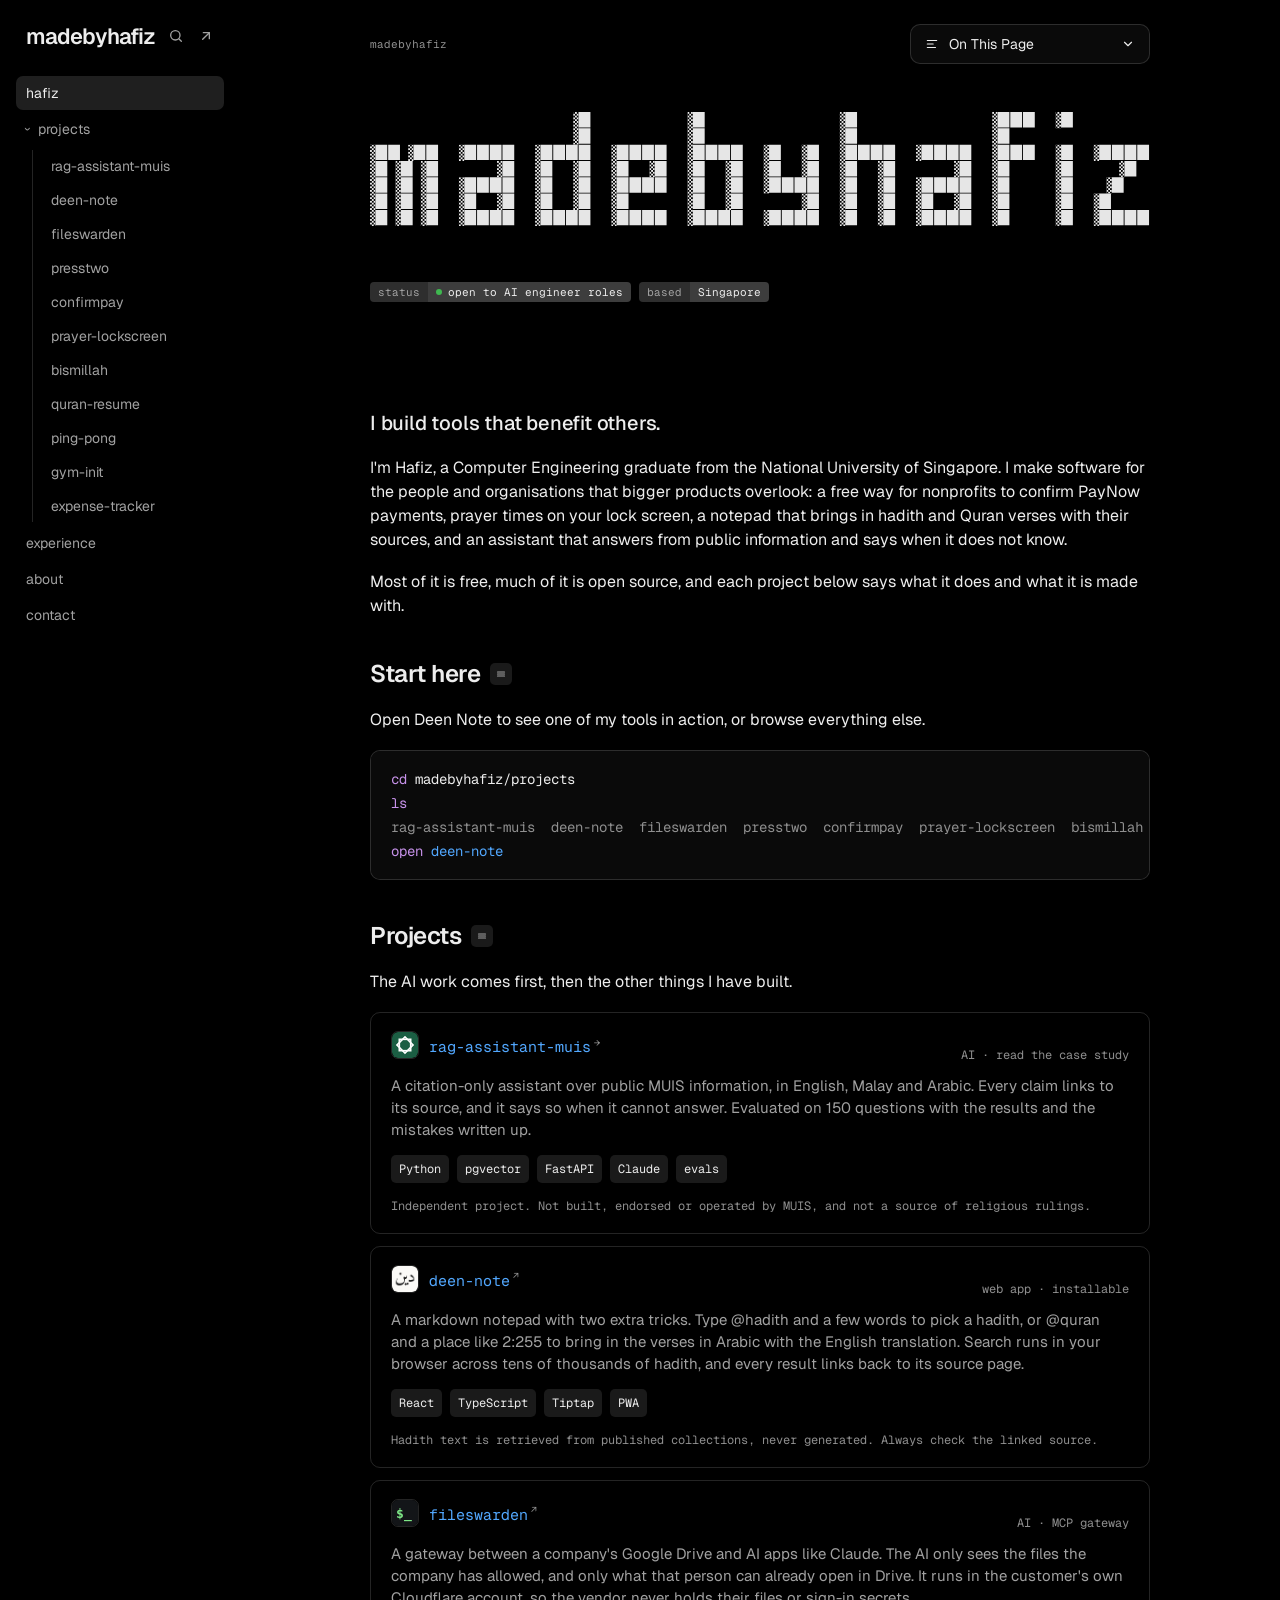
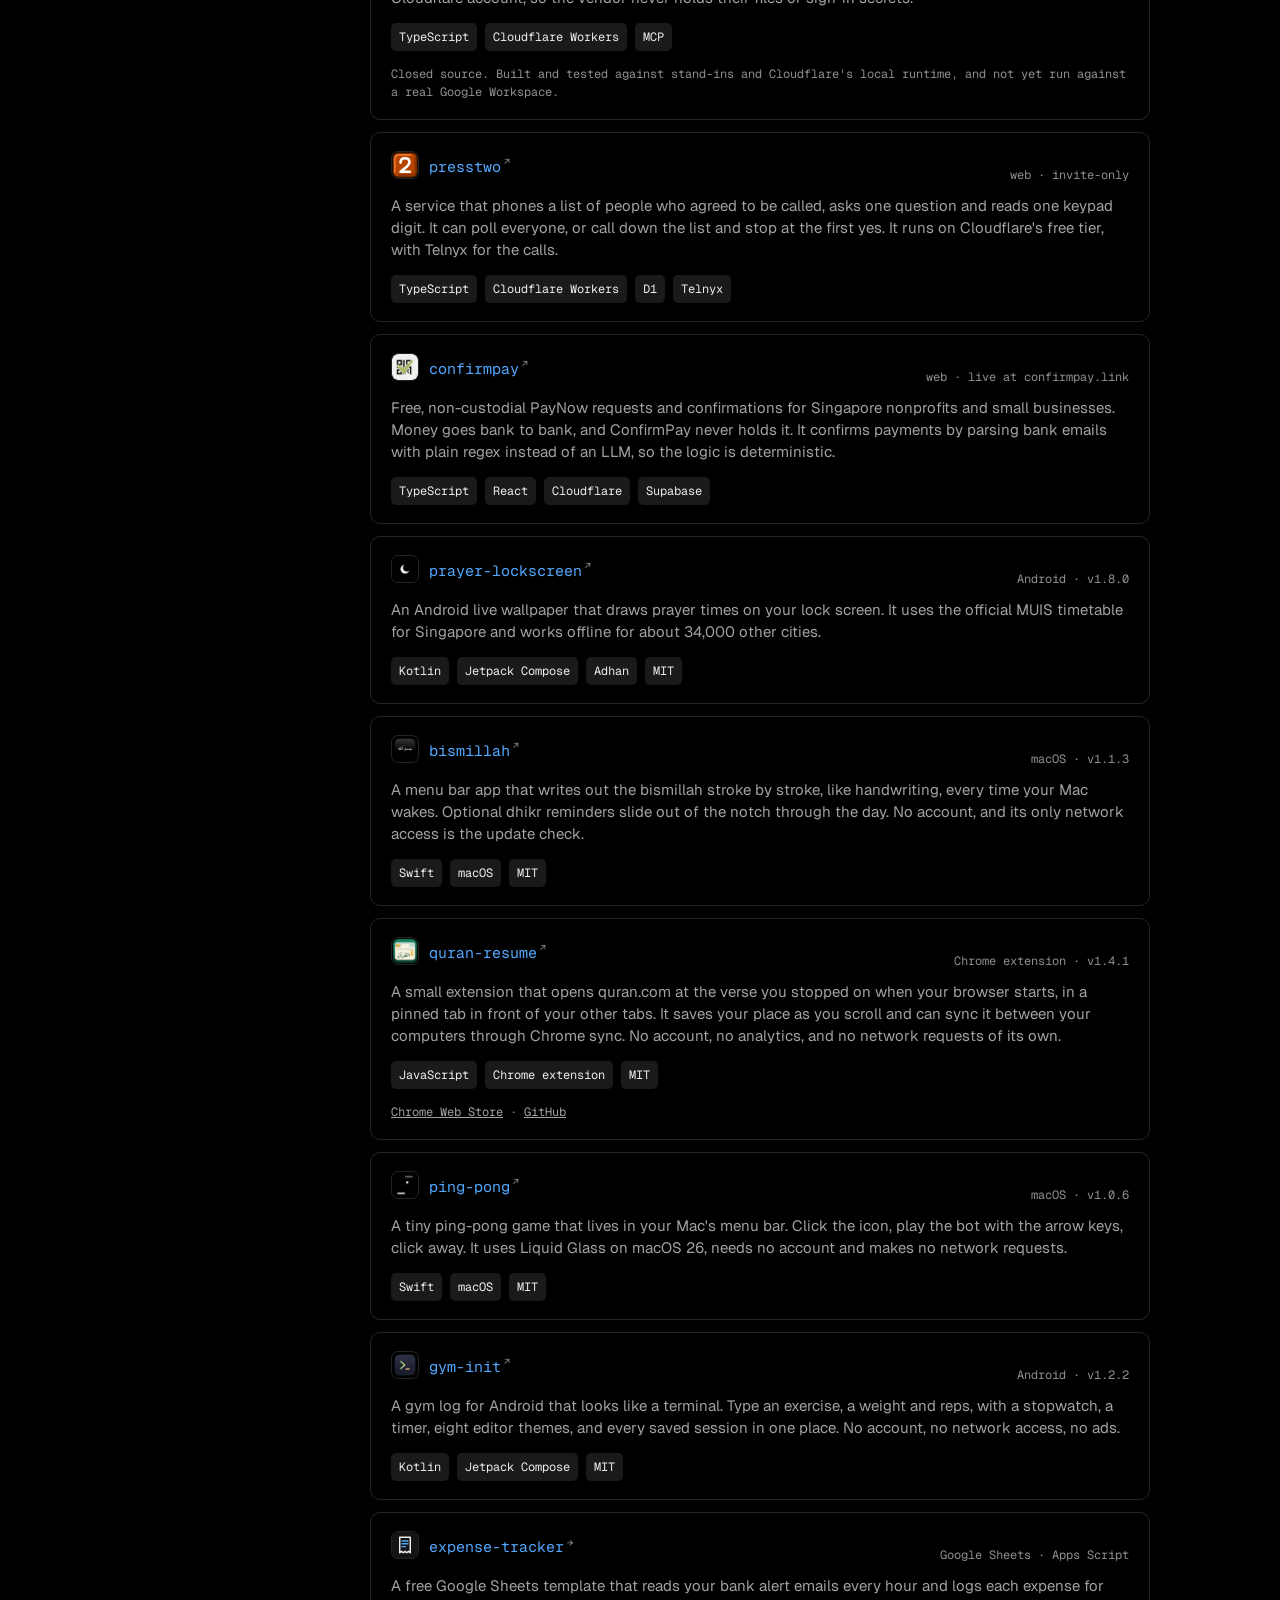
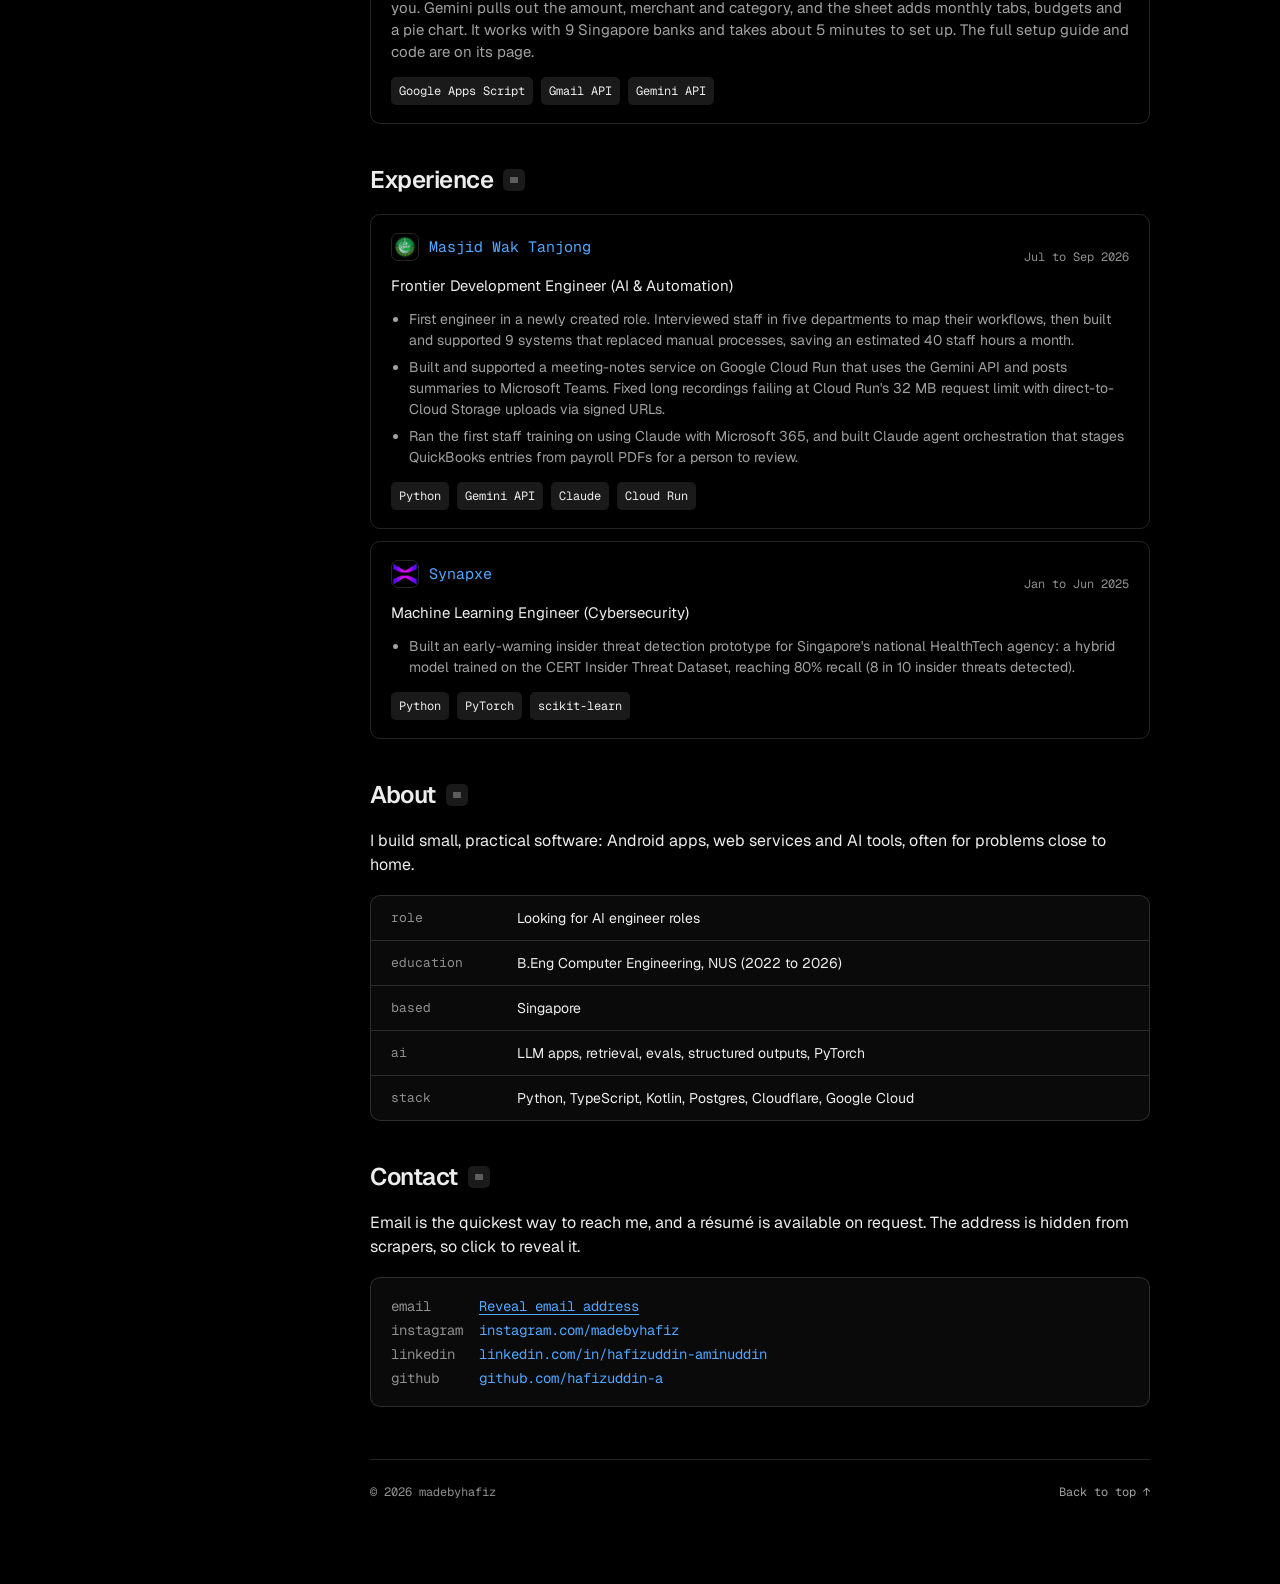
==== commit 50d3804d: "Update Masjid Wak Tanjong title and description" ====
--- a/index.html
+++ b/index.html
@@ -258,11 +258,11 @@
               <span class="card-name"><img class="app-icon" src="icons/masjid-wak-tanjong.png" alt="" width="28" height="28"><span>Masjid Wak Tanjong</span></span>
               <span class="card-meta">Jul to Sep 2026</span>
             </div>
-            <p class="card-role">Frontier Development Engineer (AI &amp; Operations)</p>
+            <p class="card-role">Frontier Development Engineer (AI &amp; Automation)</p>
             <ul>
-              <li>First engineer in a newly created role. Mapped workflows across five departments and built 9 systems that replaced manual processes, estimated to save about 40 staff hours a month.</li>
-              <li>Built a multilingual meeting-notes pipeline on Google Cloud Run. The Gemini API transcribes audio and returns structured JSON summaries to staff in Microsoft Teams.</li>
-              <li>Wrote Claude agent skills that stage QuickBooks entries from payroll PDFs with human-in-the-loop review, and ran the first staff training on using Claude with Microsoft 365.</li>
+              <li>First engineer in a newly created role. Interviewed staff in five departments to map their workflows, then built and supported 9 systems that replaced manual processes, saving an estimated 40 staff hours a month.</li>
+              <li>Built and supported a meeting-notes service on Google Cloud Run that uses the Gemini API and posts summaries to Microsoft Teams. Fixed long recordings failing at Cloud Run's 32 MB request limit with direct-to-Cloud Storage uploads via signed URLs.</li>
+              <li>Ran the first staff training on using Claude with Microsoft 365, and built Claude agent orchestration that stages QuickBooks entries from payroll PDFs for a person to review.</li>
             </ul>
             <div class="tags"><code class="tag">Python</code><code class="tag">Gemini API</code><code class="tag">Claude</code><code class="tag">Cloud Run</code></div>
           </div>
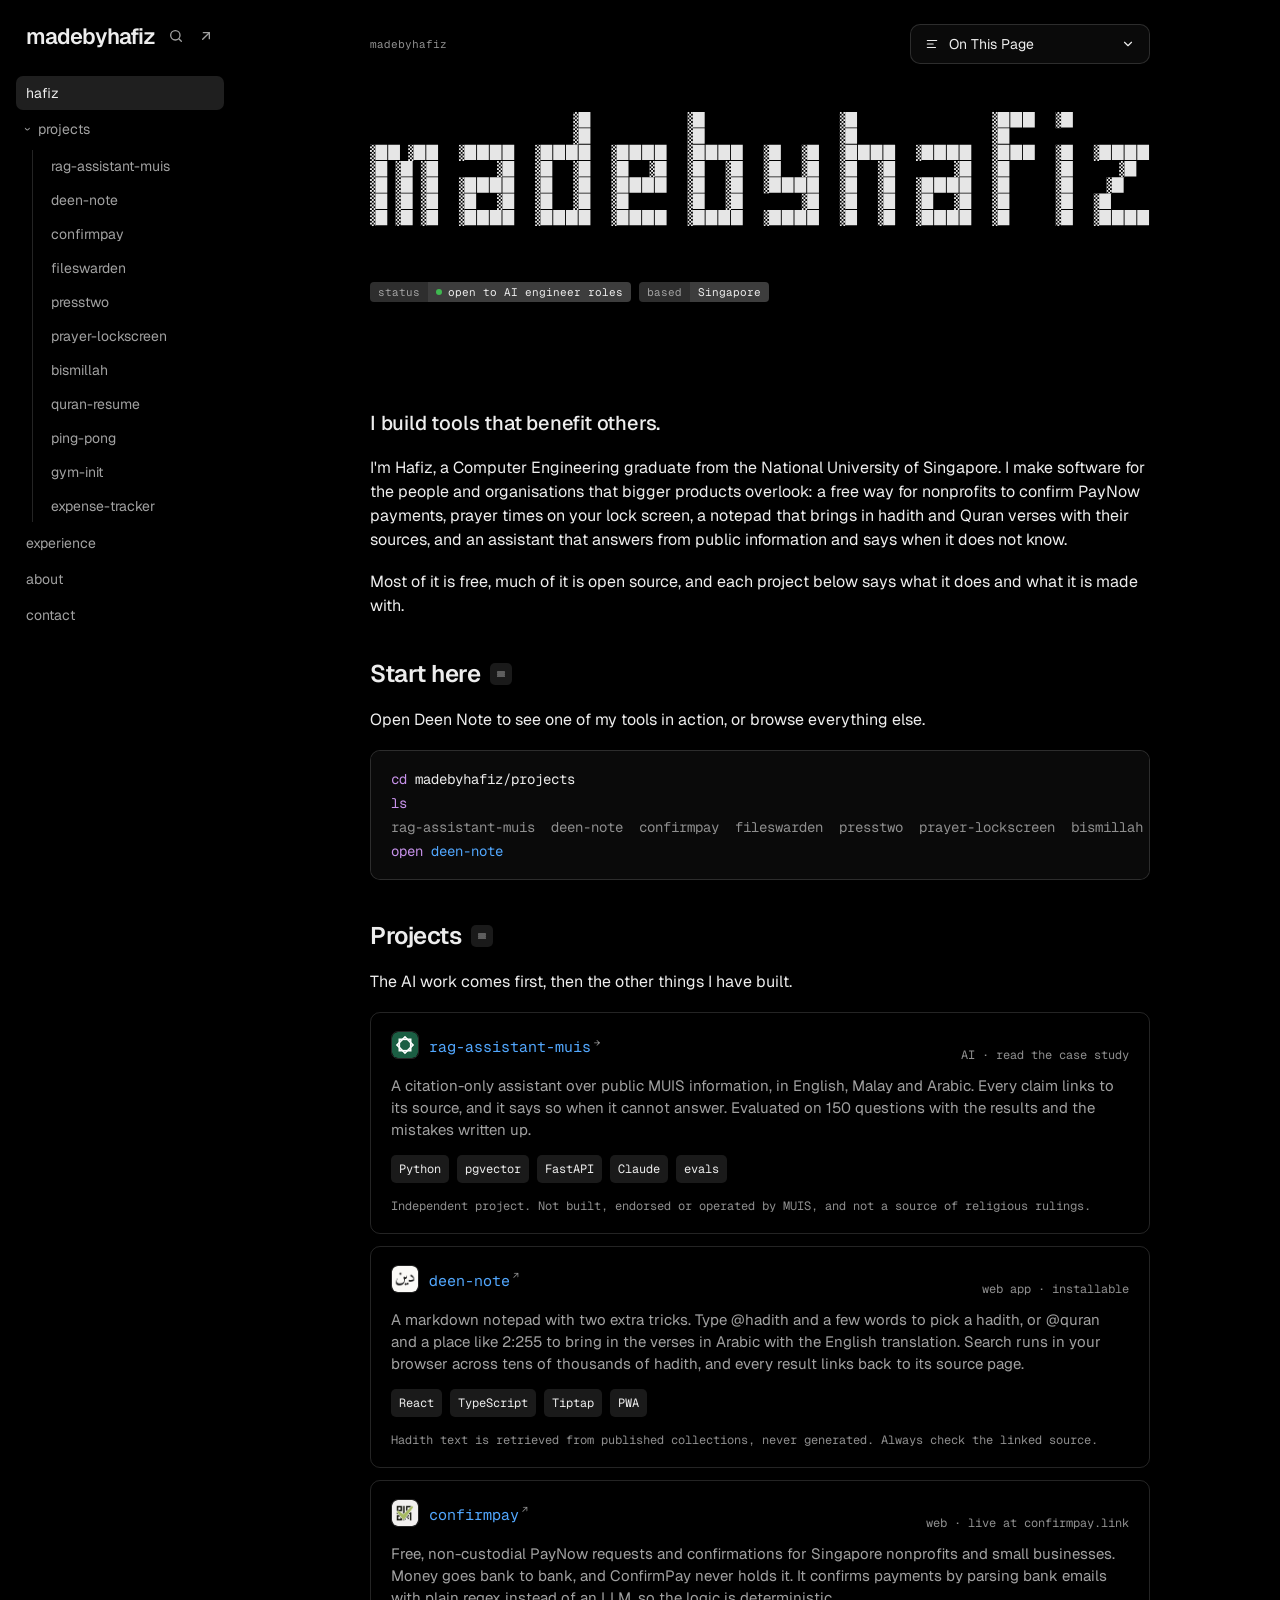
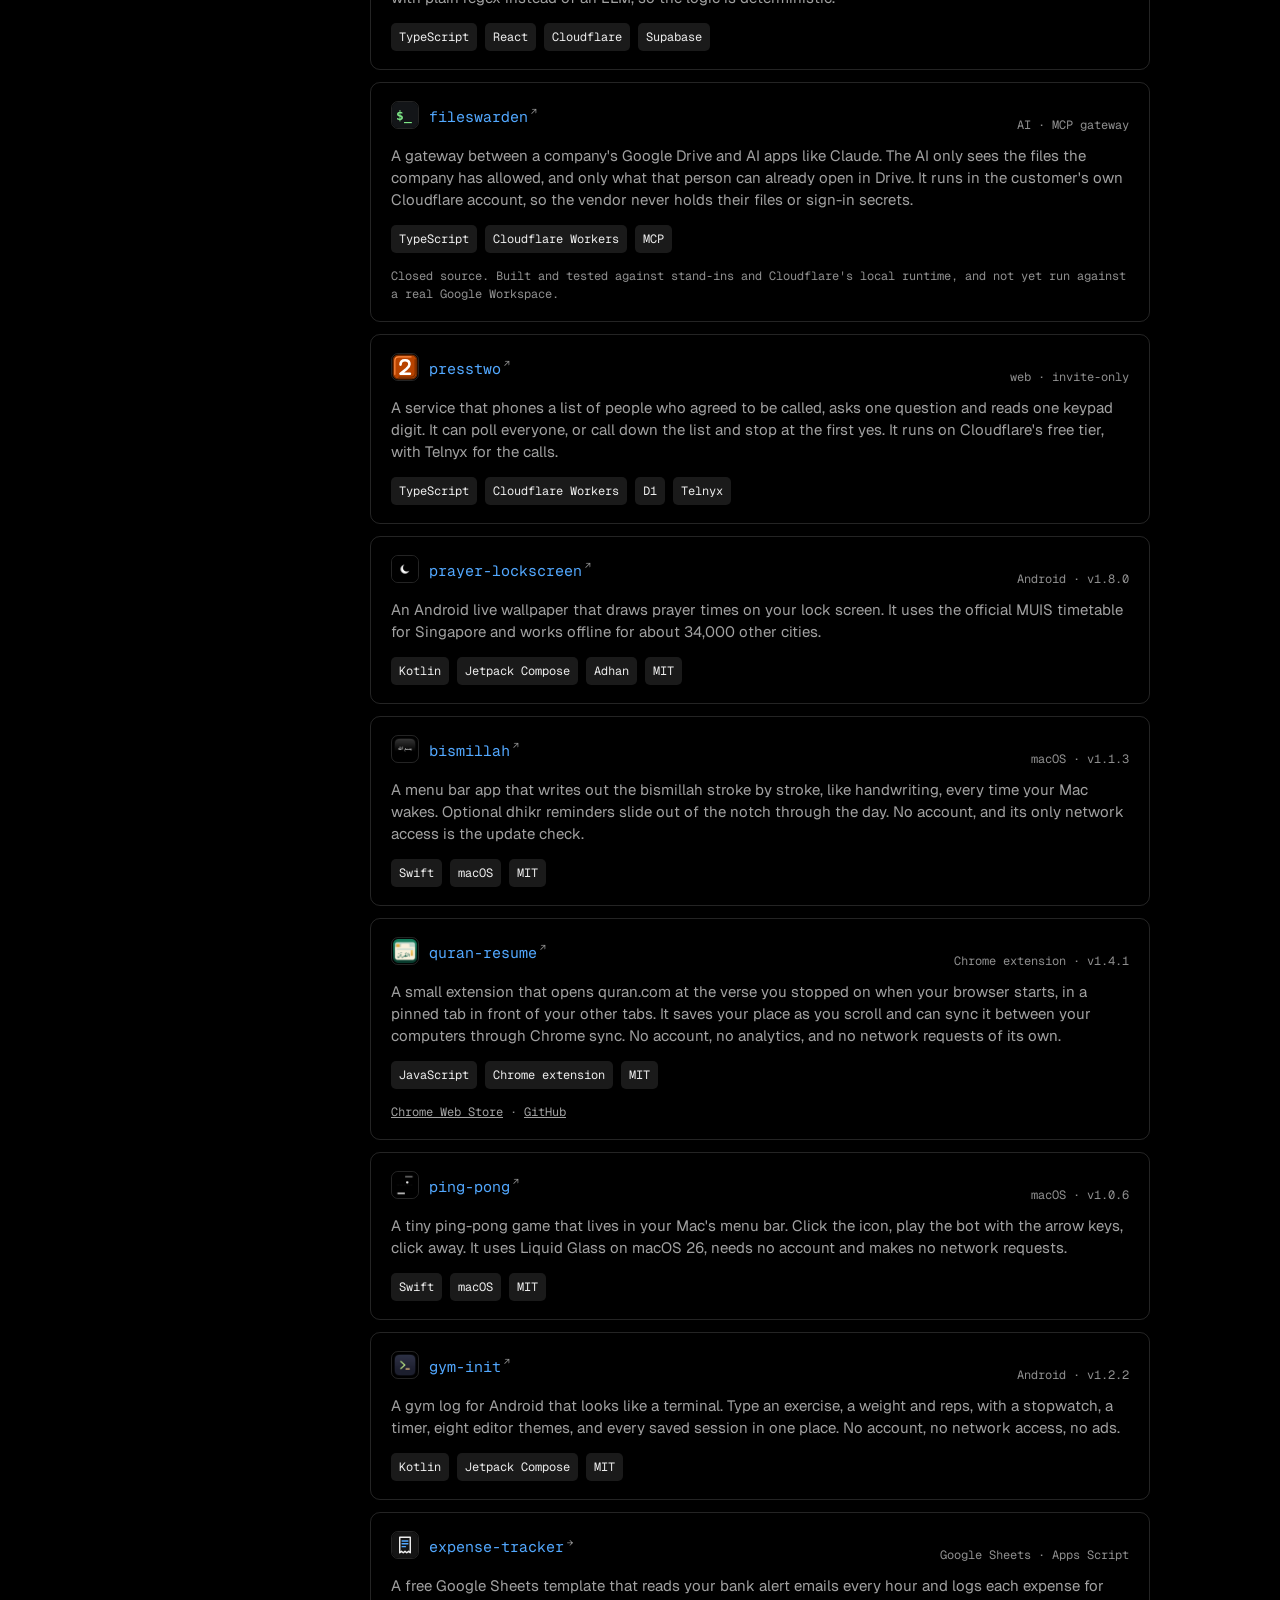
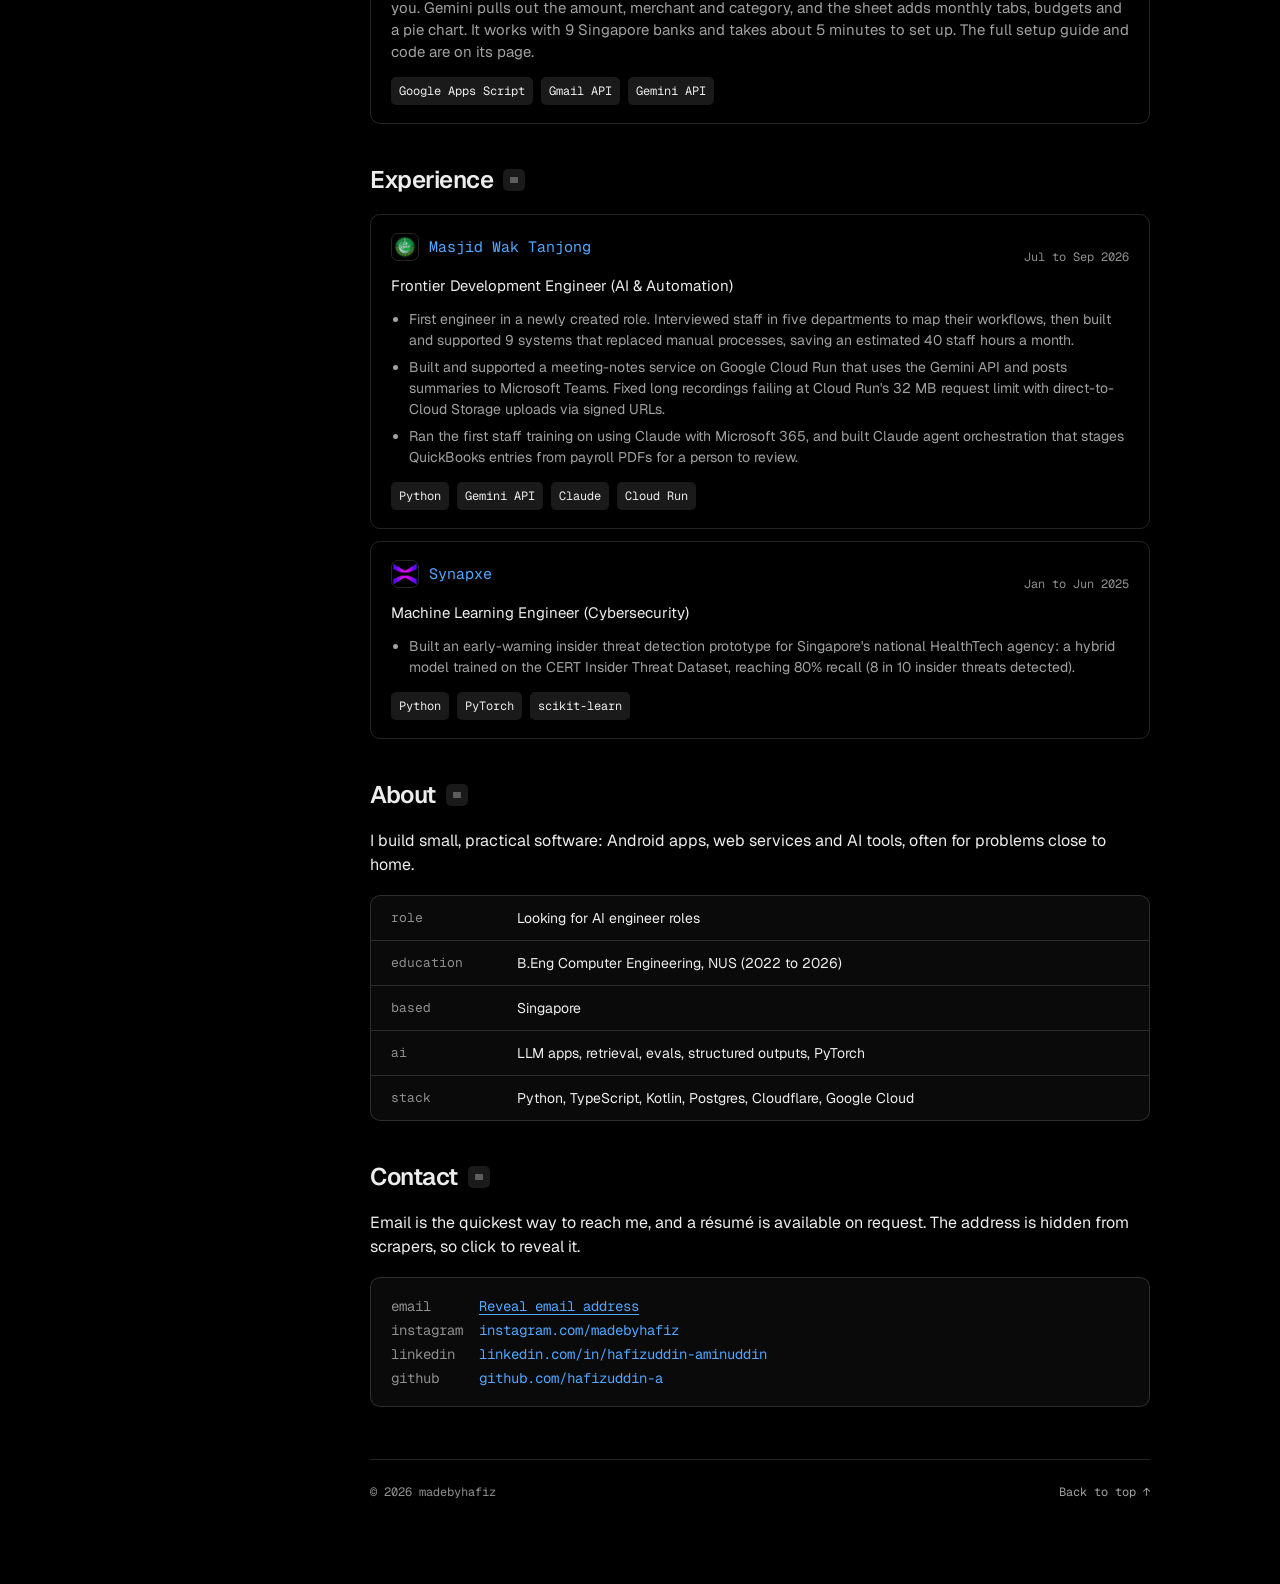
==== commit 19fc0108: "Put confirmpay above fileswarden; add JPEG share image and extra tags for LinkedIn" ====
--- a/index.html
+++ b/index.html
@@ -11,10 +11,14 @@
 <meta property="og:description" content="I build tools that benefit others: people, mosques, nonprofits and the small teams bigger software overlooks.">
 <meta property="og:type" content="website">
 <meta property="og:url" content="https://hafiz.is-a.dev/">
-<meta property="og:image" content="https://hafiz.is-a.dev/og.png">
+<meta property="og:image" content="https://hafiz.is-a.dev/og.jpg">
 <meta property="og:image:width" content="1200">
 <meta property="og:image:height" content="630">
+<meta property="og:image:type" content="image/jpeg">
+<meta property="og:image:alt" content="madebyhafiz: tools that benefit others">
+<meta property="og:site_name" content="madebyhafiz">
 <meta name="twitter:card" content="summary_large_image">
+<meta name="twitter:image" content="https://hafiz.is-a.dev/og.jpg">
 <link rel="icon" href="favicon.svg" type="image/svg+xml">
 <link rel="preconnect" href="https://fonts.googleapis.com">
 <link rel="preconnect" href="https://fonts.gstatic.com" crossorigin>
@@ -44,9 +48,9 @@
       <div class="sub">
         <a href="rag-assistant-muis.html">rag-assistant-muis</a>
         <a href="#deen-note">deen-note</a>
+        <a href="#confirmpay">confirmpay</a>
         <a href="#fileswarden">fileswarden</a>
         <a href="#presstwo">presstwo</a>
-        <a href="#confirmpay">confirmpay</a>
         <a href="#prayer-lockscreen">prayer-lockscreen</a>
         <a href="#bismillah">bismillah</a>
         <a href="#quran-resume">quran-resume</a>
@@ -115,7 +119,7 @@
         <p>Open Deen Note to see one of my tools in action, or browse everything else.</p>
         <pre class="code"><span class="cmd">cd</span> madebyhafiz/projects
 <span class="cmd">ls</span>
-<span class="dim">rag-assistant-muis  deen-note  fileswarden  presstwo  confirmpay  prayer-lockscreen  bismillah  quran-resume  ping-pong  gym-init  expense-tracker</span>
+<span class="dim">rag-assistant-muis  deen-note  confirmpay  fileswarden  presstwo  prayer-lockscreen  bismillah  quran-resume  ping-pong  gym-init  expense-tracker</span>
 <span class="cmd">open</span> <a href="https://hafizuddin-a.github.io/">deen-note</a></pre>
       </section>
 
@@ -144,6 +148,15 @@
             <p class="card-note">Hadith text is retrieved from published collections, never generated. Always check the linked source.</p>
           </a>
 
+          <a class="card" id="confirmpay" href="https://confirmpay.link">
+            <div class="card-head">
+              <span class="card-name"><img class="app-icon" src="icons/confirmpay.png" alt="" width="28" height="28"><span>confirmpay<sup>↗</sup></span></span>
+              <span class="card-meta">web · live at confirmpay.link</span>
+            </div>
+            <p class="card-desc">Free, non-custodial PayNow requests and confirmations for Singapore nonprofits and small businesses. Money goes bank to bank, and ConfirmPay never holds it. It confirms payments by parsing bank emails with plain regex instead of an LLM, so the logic is deterministic.</p>
+            <div class="tags"><code class="tag">TypeScript</code><code class="tag">React</code><code class="tag">Cloudflare</code><code class="tag">Supabase</code></div>
+          </a>
+
           <a class="card" id="fileswarden" href="https://fileswarden-site.hello-hafiz.workers.dev">
             <div class="card-head">
               <span class="card-name"><img class="app-icon" src="icons/fileswarden.svg" alt="" width="28" height="28"><span>fileswarden<sup>↗</sup></span></span>
@@ -161,15 +174,6 @@
             </div>
             <p class="card-desc">A service that phones a list of people who agreed to be called, asks one question and reads one keypad digit. It can poll everyone, or call down the list and stop at the first yes. It runs on Cloudflare's free tier, with Telnyx for the calls.</p>
             <div class="tags"><code class="tag">TypeScript</code><code class="tag">Cloudflare Workers</code><code class="tag">D1</code><code class="tag">Telnyx</code></div>
-          </a>
-
-          <a class="card" id="confirmpay" href="https://confirmpay.link">
-            <div class="card-head">
-              <span class="card-name"><img class="app-icon" src="icons/confirmpay.png" alt="" width="28" height="28"><span>confirmpay<sup>↗</sup></span></span>
-              <span class="card-meta">web · live at confirmpay.link</span>
-            </div>
-            <p class="card-desc">Free, non-custodial PayNow requests and confirmations for Singapore nonprofits and small businesses. Money goes bank to bank, and ConfirmPay never holds it. It confirms payments by parsing bank emails with plain regex instead of an LLM, so the logic is deterministic.</p>
-            <div class="tags"><code class="tag">TypeScript</code><code class="tag">React</code><code class="tag">Cloudflare</code><code class="tag">Supabase</code></div>
           </a>
 
           <a class="card" id="prayer-lockscreen" href="https://github.com/hafizuddin-a/prayer-lockscreen">
